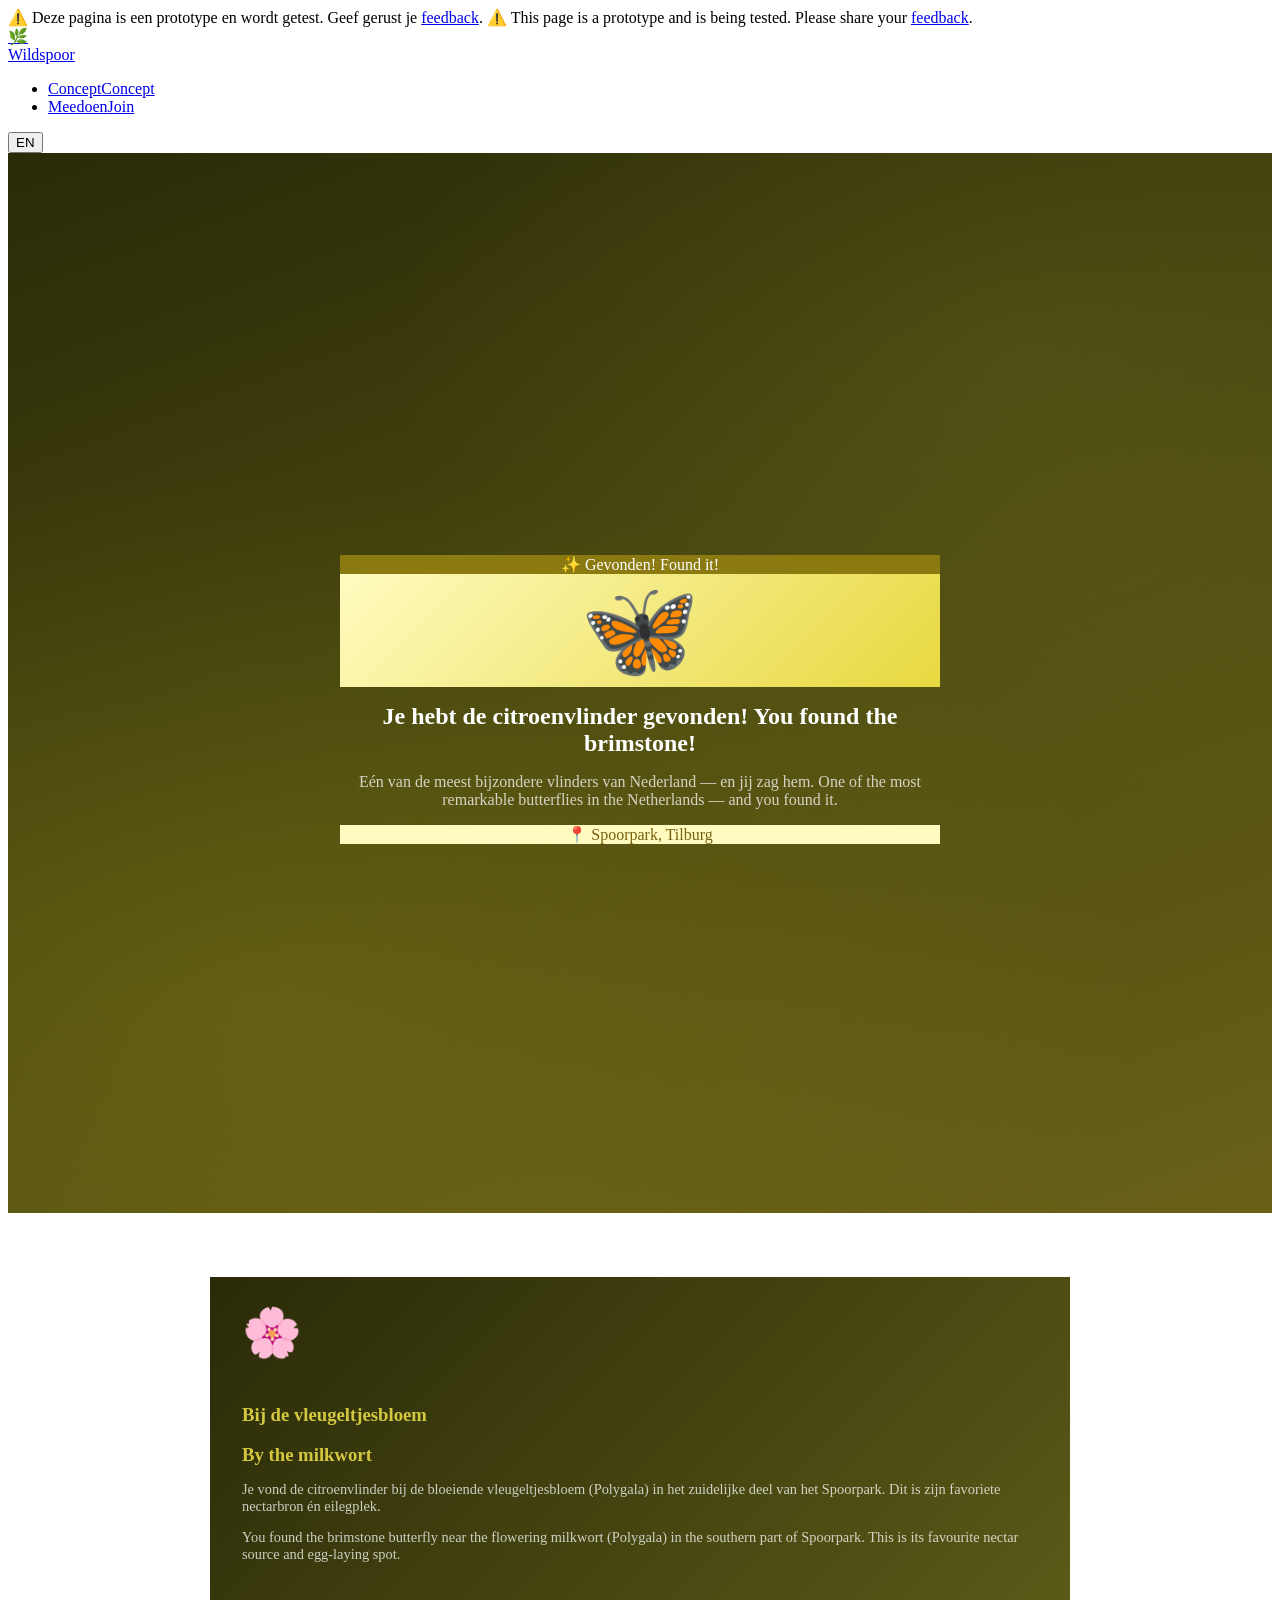
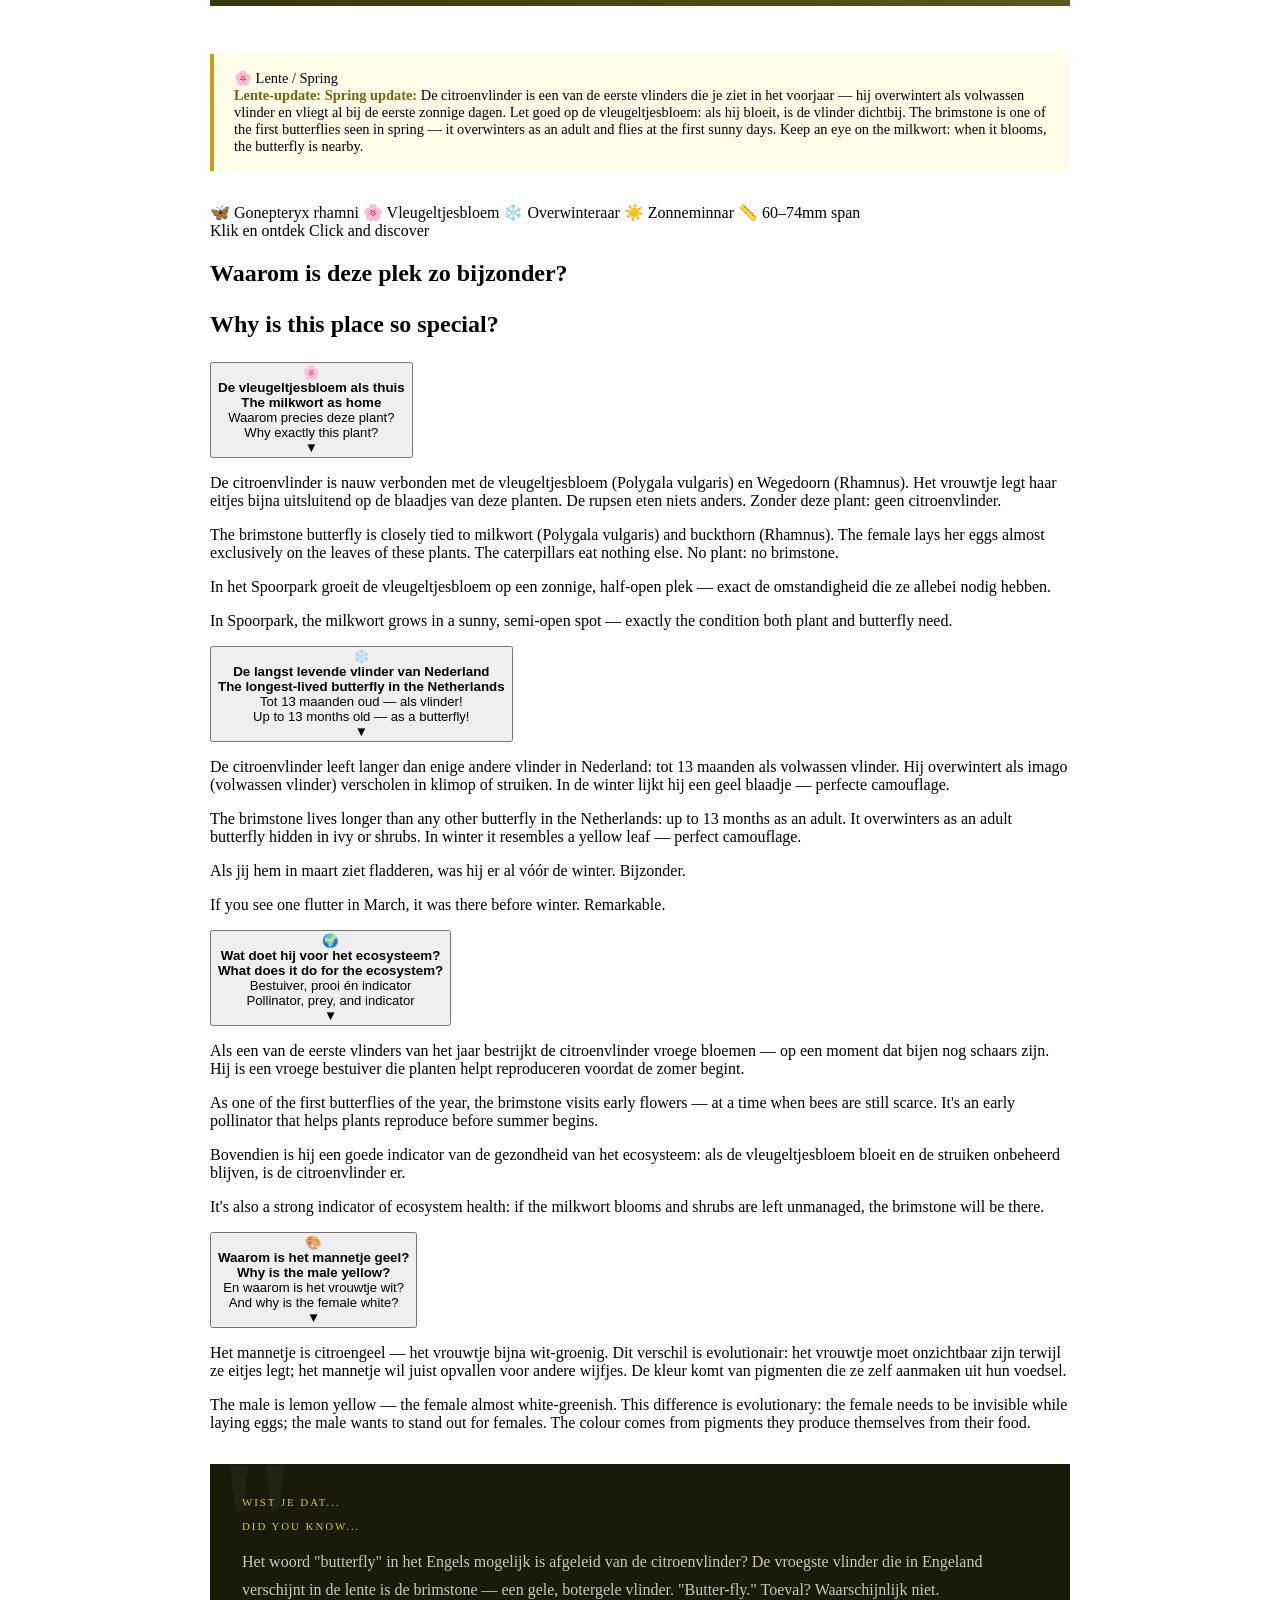
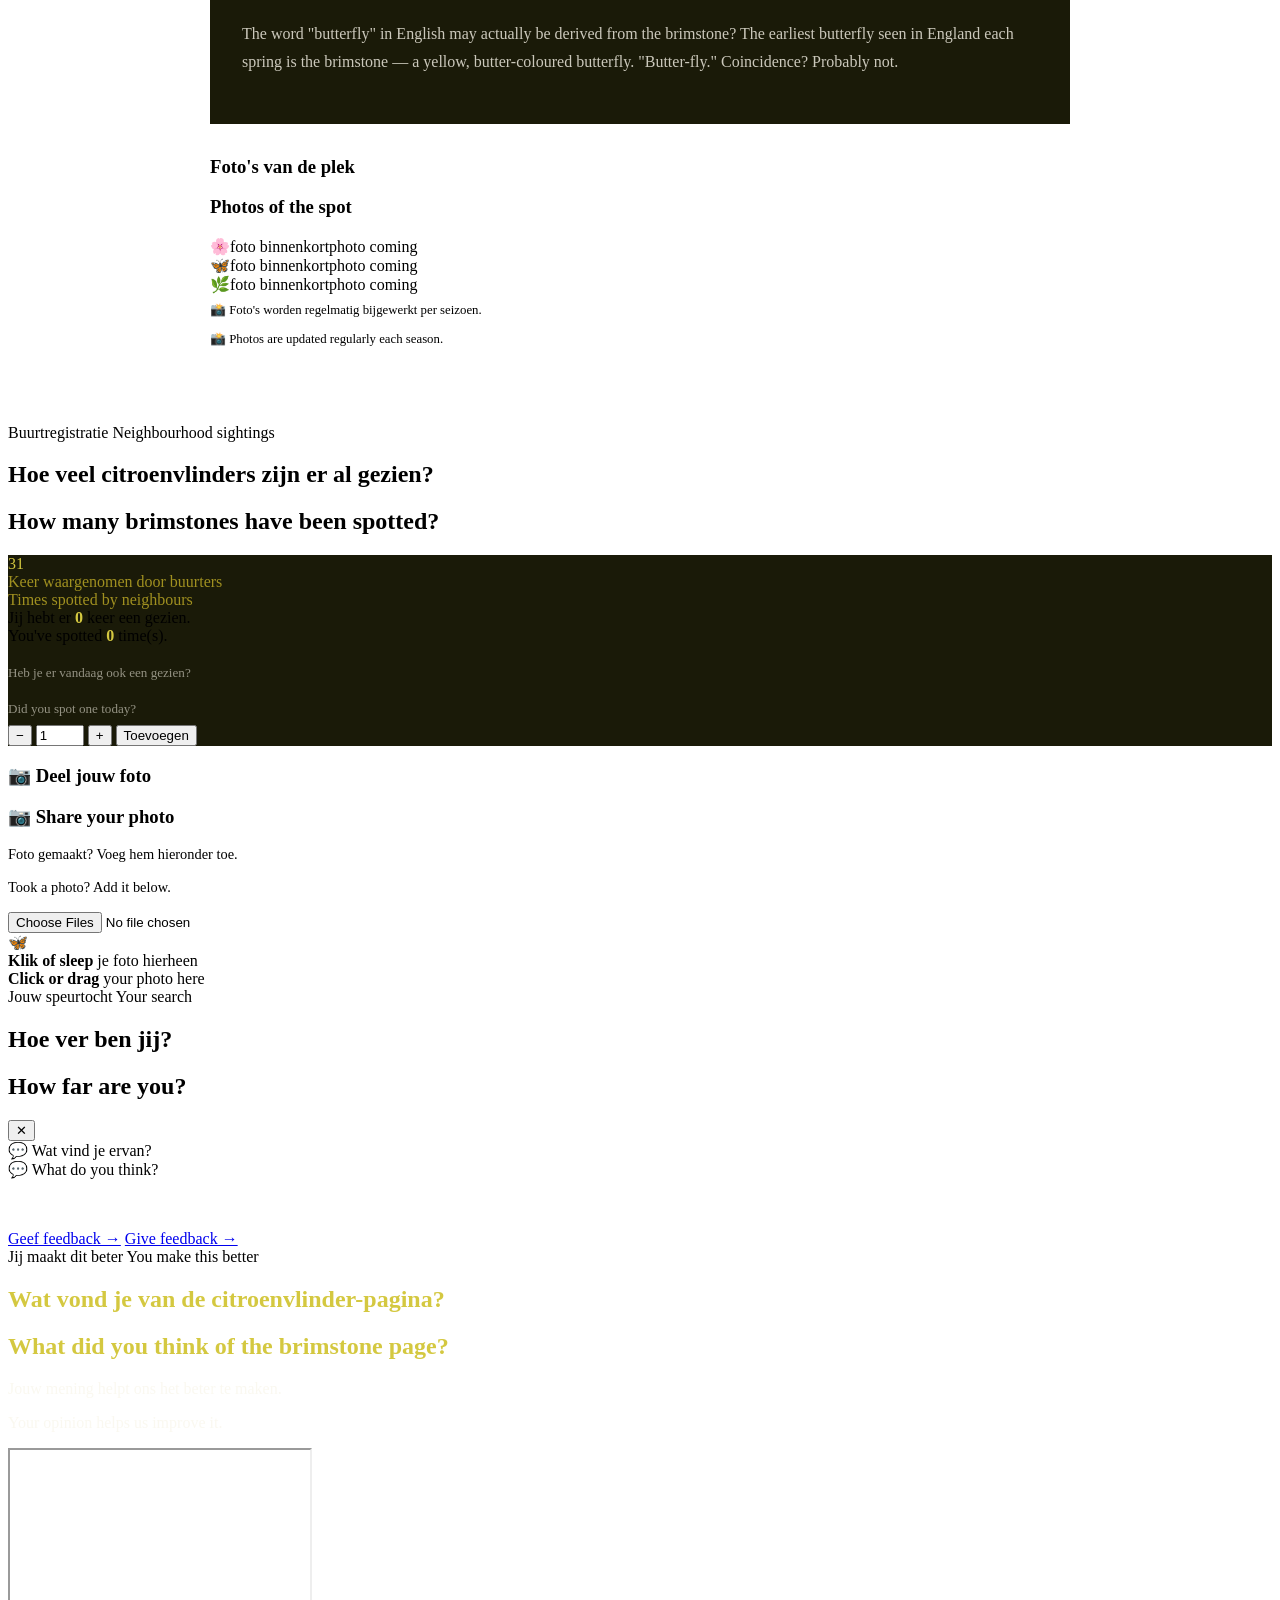
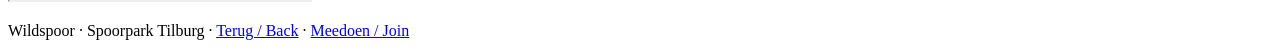
==== citroenvlinder.html @ 8f9f80c8 "Add files via upload" ====
<!DOCTYPE html>
<html lang="nl">
<head>
  <meta charset="UTF-8">
  <meta name="viewport" content="width=device-width, initial-scale=1.0">
  <title>Citroenvlinder gevonden! — Wildspoor</title>
  <link rel="stylesheet" href="css/style.css">
<script src="js/app.js"></script>
  <style>
    .insect-hero {
      min-height: 100vh;
      background: linear-gradient(160deg, #2a2a08 0%, #4a4a10 50%, #6a6018 100%);
      display: flex; flex-direction: column;
      align-items: center; justify-content: center;
      padding: 6rem 1.5rem 4rem;
      text-align: center;
      color: white;
      position: relative; overflow: hidden;
    }
    .insect-hero::before {
      content:'';
      position: absolute; inset: 0;
      background:
        radial-gradient(ellipse 70% 50% at 20% 80%, rgba(200,180,20,0.15), transparent),
        radial-gradient(ellipse 50% 50% at 80% 20%, rgba(240,224,80,0.08), transparent);
    }
    .insect-hero h1 { color: white; margin: 1rem 0 0.5rem; position: relative; }
    .insect-hero p { color: rgba(255,255,255,0.75); position: relative; }

    .insect-hero-image {
      background: linear-gradient(135deg, #fffbc0, #e8d840) !important;
    }

    .info-section {
      padding: 4rem 1.5rem;
      max-width: 860px;
      margin: 0 auto;
    }
    .location-callout {
      background: linear-gradient(135deg, #2a2a08, #5a5a18);
      border-radius: var(--radius-lg);
      padding: 1.75rem 2rem;
      color: white;
      display: flex; align-items: center; gap: 1.5rem;
      margin-bottom: 3rem; flex-wrap: wrap;
    }
    .location-callout h3 { color: #d4c840; margin-bottom: 0.3rem; }
    .location-callout p { color: rgba(255,255,255,0.75); font-size: 0.9rem; }
    .location-callout-icon { font-size: 3rem; flex-shrink: 0; }

    .seasonal-note {
      background: #fffde8;
      border-left: 4px solid #c8a010;
      border-radius: 0 var(--radius-md) var(--radius-md) 0;
      padding: 1rem 1.25rem;
      margin-bottom: 2rem;
      font-size: 0.9rem;
      color: var(--text-mid);
    }
    .seasonal-note strong { color: #7a6010; }

    .did-you-know {
      background: #1a1a08;
      color: var(--cream);
      border-radius: var(--radius-lg);
      padding: 2rem;
      margin: 2rem 0;
      position: relative; overflow: hidden;
    }
    .did-you-know::before {
      content: '"';
      position: absolute;
      font-family: var(--font-display);
      font-size: 12rem;
      color: rgba(255,255,255,0.04);
      top: -2rem; left: 0.5rem; line-height: 1;
    }
    .dyk-label {
      font-family: var(--font-mono);
      font-size: 0.68rem; letter-spacing: 0.18em;
      text-transform: uppercase; color: #d4c840;
      margin-bottom: 0.75rem;
    }
    .did-you-know p { color: rgba(248,244,232,0.8); line-height: 1.75; }

    .sightings-block { background: #1a1a08 !important; }
    .sightings-number { color: #d4c840 !important; }
    .sightings-label { color: #a09020 !important; }
  </style>
</head>
<body>

<div class="proto-banner">
  <span data-lang="nl">⚠️ Deze pagina is een prototype en wordt getest. Geef gerust je <a href="https://matsvandeijck.com/kever/#feedback-english" target="_blank">feedback</a>.</span>
  <span data-lang="en">⚠️ This page is a prototype and is being tested. Please share your <a href="https://matsvandeijck.com/kever/#feedback-english" target="_blank">feedback</a>.</span>
</div>

<header class="site-header">
  <a href="index.html" class="logo-wrap">
    <div class="logo-icon">🌿</div>
    <span class="logo-name">Wild<span>spoor</span></span>
  </a>
  <nav>
    <ul class="nav-links">
      <li><a href="index.html" data-lang="nl">Concept</a><a href="index.html" data-lang="en">Concept</a></li>
      <li><a href="meedoen.html" data-lang="nl">Meedoen</a><a href="meedoen.html" data-lang="en">Join</a></li>
    </ul>
  </nav>
  <button class="lang-toggle">EN</button>
</header>

<!-- ══ CELEBRATION HERO ═════════════════════════════════ -->
<section class="insect-hero">
  <div style="position:relative;z-index:1;width:100%;max-width:600px">

    <div class="found-badge" style="background:#8a7a10">
      <span>✨</span>
      <span data-lang="nl">Gevonden!</span>
      <span data-lang="en">Found it!</span>
    </div>

    <div class="insect-hero-image">
      <!-- Replace src with your 3D model render. Use a transparent PNG. -->
      <img src="images/citroenvlinder.png" alt="Citroenvlinder" onerror="this.outerHTML='<div style=&quot;font-size:6rem&quot;>🦋</div>'">
    </div>

    <h1 class="celebration-title">
      <span data-lang="nl">Je hebt de citroenvlinder gevonden!</span>
      <span data-lang="en">You found the brimstone!</span>
    </h1>
    <p class="celebration-sub">
      <span data-lang="nl">Eén van de meest bijzondere vlinders van Nederland — en jij zag hem.</span>
      <span data-lang="en">One of the most remarkable butterflies in the Netherlands — and you found it.</span>
    </p>

    <div class="location-chip" style="background:#fffbc0;color:#7a6010;border-color:#c8a010">
      📍 Spoorpark, Tilburg
    </div>

  </div>
</section>

<div class="vine-divider"></div>

<!-- ══ WHERE & WHY ══════════════════════════════════════ -->
<section class="info-section">

  <div class="location-callout">
    <div class="location-callout-icon">🌸</div>
    <div>
      <h3 data-lang="nl">Bij de vleugeltjesbloem</h3>
      <h3 data-lang="en">By the milkwort</h3>
      <p data-lang="nl">Je vond de citroenvlinder bij de bloeiende vleugeltjesbloem (Polygala) in het zuidelijke deel van het Spoorpark. Dit is zijn favoriete nectarbron én eilegplek.</p>
      <p data-lang="en">You found the brimstone butterfly near the flowering milkwort (Polygala) in the southern part of Spoorpark. This is its favourite nectar source and egg-laying spot.</p>
    </div>
  </div>

  <div class="seasonal-note">
    <span class="season-badge season-lente">🌸 Lente / Spring</span><br>
    <strong data-lang="nl">Lente-update:</strong>
    <strong data-lang="en">Spring update:</strong>
    <span data-lang="nl"> De citroenvlinder is een van de eerste vlinders die je ziet in het voorjaar — hij overwintert als volwassen vlinder en vliegt al bij de eerste zonnige dagen. Let goed op de vleugeltjesbloem: als hij bloeit, is de vlinder dichtbij.</span>
    <span data-lang="en"> The brimstone is one of the first butterflies seen in spring — it overwinters as an adult and flies at the first sunny days. Keep an eye on the milkwort: when it blooms, the butterfly is nearby.</span>
  </div>

  <div class="fact-chips">
    <span class="tag">🦋 Gonepteryx rhamni</span>
    <span class="tag">🌸 Vleugeltjesbloem</span>
    <span class="tag">❄️ Overwinteraar</span>
    <span class="tag">☀️ Zonneminnar</span>
    <span class="tag">📏 60–74mm span</span>
  </div>

  <span class="eyebrow" data-lang="nl">Klik en ontdek</span>
  <span class="eyebrow" data-lang="en">Click and discover</span>
  <h2 data-lang="nl" style="margin-bottom:1.5rem">Waarom is deze plek zo bijzonder?</h2>
  <h2 data-lang="en" style="margin-bottom:1.5rem">Why is this place so special?</h2>

  <div class="accordion-item open">
    <button class="accordion-trigger">
      <div class="accordion-icon">🌸</div>
      <div>
        <div data-lang="nl"><strong>De vleugeltjesbloem als thuis</strong></div>
        <div data-lang="en"><strong>The milkwort as home</strong></div>
        <div style="font-size:0.82rem;color:var(--text-soft)" data-lang="nl">Waarom precies deze plant?</div>
        <div style="font-size:0.82rem;color:var(--text-soft)" data-lang="en">Why exactly this plant?</div>
      </div>
      <span class="accordion-arrow">▼</span>
    </button>
    <div class="accordion-body">
      <p data-lang="nl">De citroenvlinder is nauw verbonden met de vleugeltjesbloem (Polygala vulgaris) en Wegedoorn (Rhamnus). Het vrouwtje legt haar eitjes bijna uitsluitend op de blaadjes van deze planten. De rupsen eten niets anders. Zonder deze plant: geen citroenvlinder.</p>
      <p data-lang="en">The brimstone butterfly is closely tied to milkwort (Polygala vulgaris) and buckthorn (Rhamnus). The female lays her eggs almost exclusively on the leaves of these plants. The caterpillars eat nothing else. No plant: no brimstone.</p>
      <p data-lang="nl">In het Spoorpark groeit de vleugeltjesbloem op een zonnige, half-open plek — exact de omstandigheid die ze allebei nodig hebben.</p>
      <p data-lang="en">In Spoorpark, the milkwort grows in a sunny, semi-open spot — exactly the condition both plant and butterfly need.</p>
    </div>
  </div>

  <div class="accordion-item">
    <button class="accordion-trigger">
      <div class="accordion-icon">❄️</div>
      <div>
        <div data-lang="nl"><strong>De langst levende vlinder van Nederland</strong></div>
        <div data-lang="en"><strong>The longest-lived butterfly in the Netherlands</strong></div>
        <div style="font-size:0.82rem;color:var(--text-soft)" data-lang="nl">Tot 13 maanden oud — als vlinder!</div>
        <div style="font-size:0.82rem;color:var(--text-soft)" data-lang="en">Up to 13 months old — as a butterfly!</div>
      </div>
      <span class="accordion-arrow">▼</span>
    </button>
    <div class="accordion-body">
      <p data-lang="nl">De citroenvlinder leeft langer dan enige andere vlinder in Nederland: tot 13 maanden als volwassen vlinder. Hij overwintert als imago (volwassen vlinder) verscholen in klimop of struiken. In de winter lijkt hij een geel blaadje — perfecte camouflage.</p>
      <p data-lang="en">The brimstone lives longer than any other butterfly in the Netherlands: up to 13 months as an adult. It overwinters as an adult butterfly hidden in ivy or shrubs. In winter it resembles a yellow leaf — perfect camouflage.</p>
      <p data-lang="nl">Als jij hem in maart ziet fladderen, was hij er al vóór de winter. Bijzonder.</p>
      <p data-lang="en">If you see one flutter in March, it was there before winter. Remarkable.</p>
    </div>
  </div>

  <div class="accordion-item">
    <button class="accordion-trigger">
      <div class="accordion-icon">🌍</div>
      <div>
        <div data-lang="nl"><strong>Wat doet hij voor het ecosysteem?</strong></div>
        <div data-lang="en"><strong>What does it do for the ecosystem?</strong></div>
        <div style="font-size:0.82rem;color:var(--text-soft)" data-lang="nl">Bestuiver, prooi én indicator</div>
        <div style="font-size:0.82rem;color:var(--text-soft)" data-lang="en">Pollinator, prey, and indicator</div>
      </div>
      <span class="accordion-arrow">▼</span>
    </button>
    <div class="accordion-body">
      <p data-lang="nl">Als een van de eerste vlinders van het jaar bestrijkt de citroenvlinder vroege bloemen — op een moment dat bijen nog schaars zijn. Hij is een vroege bestuiver die planten helpt reproduceren voordat de zomer begint.</p>
      <p data-lang="en">As one of the first butterflies of the year, the brimstone visits early flowers — at a time when bees are still scarce. It's an early pollinator that helps plants reproduce before summer begins.</p>
      <p data-lang="nl">Bovendien is hij een goede indicator van de gezondheid van het ecosysteem: als de vleugeltjesbloem bloeit en de struiken onbeheerd blijven, is de citroenvlinder er.</p>
      <p data-lang="en">It's also a strong indicator of ecosystem health: if the milkwort blooms and shrubs are left unmanaged, the brimstone will be there.</p>
    </div>
  </div>

  <div class="accordion-item">
    <button class="accordion-trigger">
      <div class="accordion-icon">🎨</div>
      <div>
        <div data-lang="nl"><strong>Waarom is het mannetje geel?</strong></div>
        <div data-lang="en"><strong>Why is the male yellow?</strong></div>
        <div style="font-size:0.82rem;color:var(--text-soft)" data-lang="nl">En waarom is het vrouwtje wit?</div>
        <div style="font-size:0.82rem;color:var(--text-soft)" data-lang="en">And why is the female white?</div>
      </div>
      <span class="accordion-arrow">▼</span>
    </button>
    <div class="accordion-body">
      <p data-lang="nl">Het mannetje is citroengeel — het vrouwtje bijna wit-groenig. Dit verschil is evolutionair: het vrouwtje moet onzichtbaar zijn terwijl ze eitjes legt; het mannetje wil juist opvallen voor andere wijfjes. De kleur komt van pigmenten die ze zelf aanmaken uit hun voedsel.</p>
      <p data-lang="en">The male is lemon yellow — the female almost white-greenish. This difference is evolutionary: the female needs to be invisible while laying eggs; the male wants to stand out for females. The colour comes from pigments they produce themselves from their food.</p>
    </div>
  </div>

  <div class="did-you-know mt-4">
    <div class="dyk-label" data-lang="nl">Wist je dat...</div>
    <div class="dyk-label" data-lang="en">Did you know...</div>
    <p data-lang="nl">Het woord "butterfly" in het Engels mogelijk is afgeleid van de citroenvlinder? De vroegste vlinder die in Engeland verschijnt in de lente is de brimstone — een gele, botergele vlinder. "Butter-fly." Toeval? Waarschijnlijk niet.</p>
    <p data-lang="en">The word "butterfly" in English may actually be derived from the brimstone? The earliest butterfly seen in England each spring is the brimstone — a yellow, butter-coloured butterfly. "Butter-fly." Coincidence? Probably not.</p>
  </div>

  <h3 class="mt-4 mb-2" data-lang="nl">Foto's van de plek</h3>
  <h3 class="mt-4 mb-2" data-lang="en">Photos of the spot</h3>
  <div class="photo-grid">
    <div class="photo-slot"><div class="photo-placeholder"><span>🌸</span><span data-lang="nl">foto binnenkort</span><span data-lang="en">photo coming</span></div></div>
    <div class="photo-slot"><div class="photo-placeholder"><span>🦋</span><span data-lang="nl">foto binnenkort</span><span data-lang="en">photo coming</span></div></div>
    <div class="photo-slot"><div class="photo-placeholder"><span>🌿</span><span data-lang="nl">foto binnenkort</span><span data-lang="en">photo coming</span></div></div>
  </div>
  <p style="font-size:0.8rem;color:var(--text-soft);margin-top:0.5rem;font-family:var(--font-mono)" data-lang="nl">📸 Foto's worden regelmatig bijgewerkt per seizoen.</p>
  <p style="font-size:0.8rem;color:var(--text-soft);margin-top:0.5rem;font-family:var(--font-mono)" data-lang="en">📸 Photos are updated regularly each season.</p>

</section>

<div class="vine-divider"></div>

<!-- ══ SIGHTINGS ═════════════════════════════════════════ -->
<section class="section">
  <span class="eyebrow" data-lang="nl">Buurtregistratie</span>
  <span class="eyebrow" data-lang="en">Neighbourhood sightings</span>
  <h2 data-lang="nl">Hoe veel citroenvlinders zijn er al gezien?</h2>
  <h2 data-lang="en">How many brimstones have been spotted?</h2>
  <div class="divider"></div>
  <div class="sightings-block mt-4">
    <div class="sightings-number" id="total-sightings">31</div>
    <div class="sightings-label" data-lang="nl">Keer waargenomen door buurters</div>
    <div class="sightings-label" data-lang="en">Times spotted by neighbours</div>
    <div class="sightings-subtext" data-lang="nl">Jij hebt er <strong id="my-sighting-count" style="color:#d4c840">0</strong> keer een gezien.</div>
    <div class="sightings-subtext" data-lang="en">You've spotted <strong id="my-sighting-count-en" style="color:#d4c840">0</strong> time(s).</div>
    <div style="position:relative;z-index:1">
      <p style="color:rgba(248,244,232,0.55);font-size:0.82rem;margin:1.25rem 0 0.5rem" data-lang="nl">Heb je er vandaag ook een gezien?</p>
      <p style="color:rgba(248,244,232,0.55);font-size:0.82rem;margin:1.25rem 0 0.5rem" data-lang="en">Did you spot one today?</p>
      <div class="counter-input-wrap">
        <button class="counter-btn" id="counter-minus">−</button>
        <input class="counter-input" id="counter-input" type="number" value="1" min="0" max="99">
        <button class="counter-btn" id="counter-plus">+</button>
        <button class="counter-submit" id="counter-submit" data-lang="nl">Toevoegen</button>
        <button class="counter-submit" id="counter-submit-en" data-lang="en" style="display:none">Add</button>
      </div>
    </div>
  </div>

  <h3 class="mt-4 mb-2" data-lang="nl">📷 Deel jouw foto</h3>
  <h3 class="mt-4 mb-2" data-lang="en">📷 Share your photo</h3>
  <p style="color:var(--text-mid);margin-bottom:1rem;font-size:0.9rem" data-lang="nl">Foto gemaakt? Voeg hem hieronder toe.</p>
  <p style="color:var(--text-mid);margin-bottom:1rem;font-size:0.9rem" data-lang="en">Took a photo? Add it below.</p>
  <div class="upload-area" id="upload-area">
    <input type="file" id="photo-input" accept="image/*" multiple>
    <div class="upload-icon">🦋</div>
    <div class="upload-text" data-lang="nl"><strong>Klik of sleep</strong> je foto hierheen</div>
    <div class="upload-text" data-lang="en"><strong>Click or drag</strong> your photo here</div>
  </div>
  <div class="uploaded-preview" id="upload-preview"></div>
</section>

<div class="vine-divider"></div>

<!-- ══ TRACKER ═══════════════════════════════════════════ -->
<section class="tracker-section">
  <span class="eyebrow" data-lang="nl">Jouw speurtocht</span>
  <span class="eyebrow" data-lang="en">Your search</span>
  <h2 class="tracker-title" data-lang="nl">Hoe ver ben jij?</h2>
  <h2 class="tracker-title" data-lang="en">How far are you?</h2>
  <p class="tracker-subtitle" id="tracker-progress-text"></p>
  <div class="found-progress-wrap">
    <div class="found-progress-bar" id="found-progress-bar" style="width:0%"></div>
  </div>
  <div class="insect-cards-row mt-4" id="insect-tracker"></div>
</section>

<!-- ══ FEEDBACK ══════════════════════════════════════════ -->
<div class="feedback-float" id="feedback-float">
  <button class="feedback-float-close" id="feedback-float-close">✕</button>
  <div class="feedback-float-title" data-lang="nl">💬 Wat vind je ervan?</div>
  <div class="feedback-float-title" data-lang="en">💬 What do you think?</div>
  <p style="font-size:0.82rem;color:rgba(255,255,255,0.75);margin:0.4rem 0" data-lang="nl">Dit is een prototype. Je feedback helpt!</p>
  <p style="font-size:0.82rem;color:rgba(255,255,255,0.75);margin:0.4rem 0" data-lang="en">This is a prototype. Your feedback helps!</p>
  <a href="#feedback" onclick="document.getElementById('feedback-float').classList.remove('visible')" data-lang="nl">Geef feedback →</a>
  <a href="#feedback" onclick="document.getElementById('feedback-float').classList.remove('visible')" data-lang="en">Give feedback →</a>
</div>

<section class="feedback-section" id="feedback">
  <div class="feedback-inner">
    <span class="eyebrow" style="color:var(--leaf)" data-lang="nl">Jij maakt dit beter</span>
    <span class="eyebrow" style="color:var(--leaf)" data-lang="en">You make this better</span>
    <h2 style="color:#d4c840" data-lang="nl">Wat vond je van de citroenvlinder-pagina?</h2>
    <h2 style="color:#d4c840" data-lang="en">What did you think of the brimstone page?</h2>
    <p style="color:rgba(248,244,232,0.65);margin-top:0.5rem" data-lang="nl">Jouw mening helpt ons het beter te maken.</p>
    <p style="color:rgba(248,244,232,0.65);margin-top:0.5rem" data-lang="en">Your opinion helps us improve it.</p>
    <div class="feedback-iframe-wrap">
      <iframe src="https://matsvandeijck.com/kever/#feedback-english" title="Feedback formulier"></iframe>
    </div>
  </div>
</section>

<footer class="site-footer">
  <p>Wildspoor · Spoorpark Tilburg · <a href="index.html">Terug / Back</a> · <a href="meedoen.html">Meedoen / Join</a></p>
</footer>

<script src="js/app.js"></script>
<script>
  document.addEventListener('DOMContentLoaded', () => {
    initInsectPage('citroenvlinder');
    initCounter('citroenvlinder');
  });
</script>
</body>
</html>
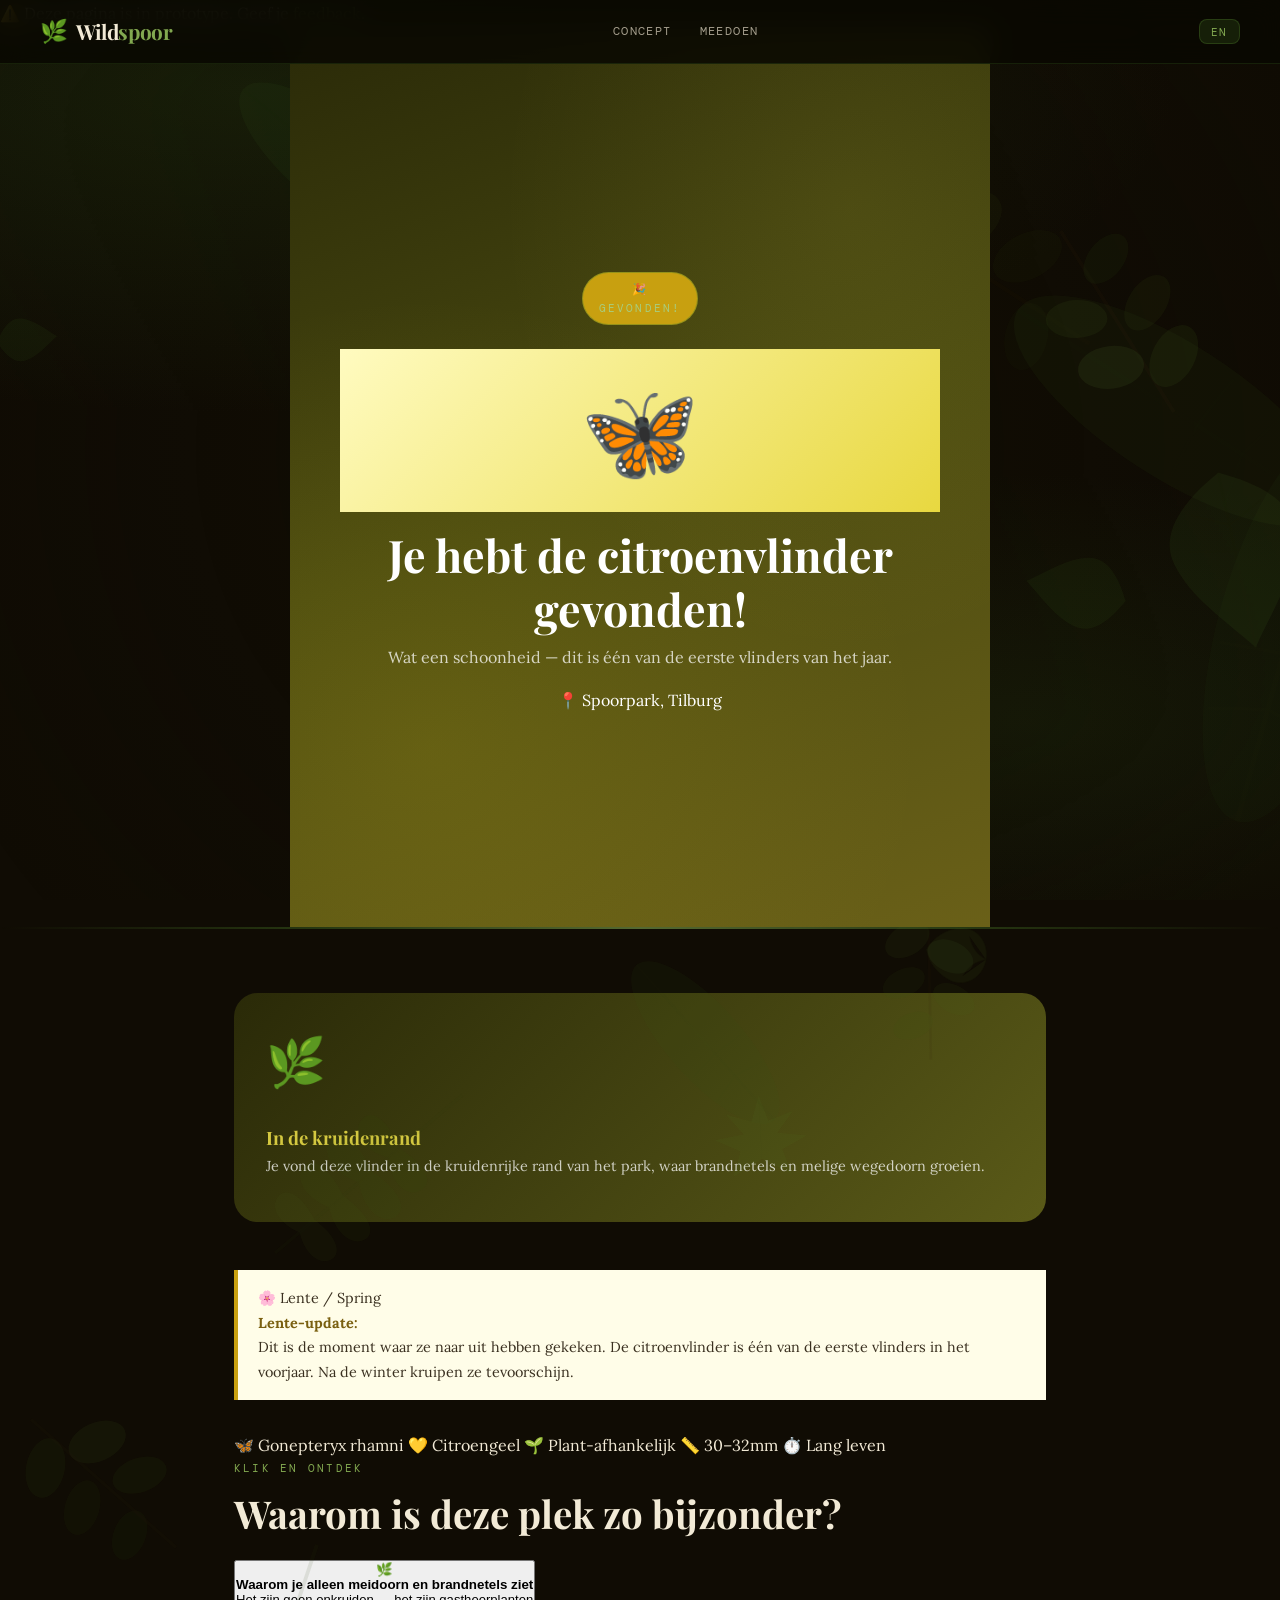
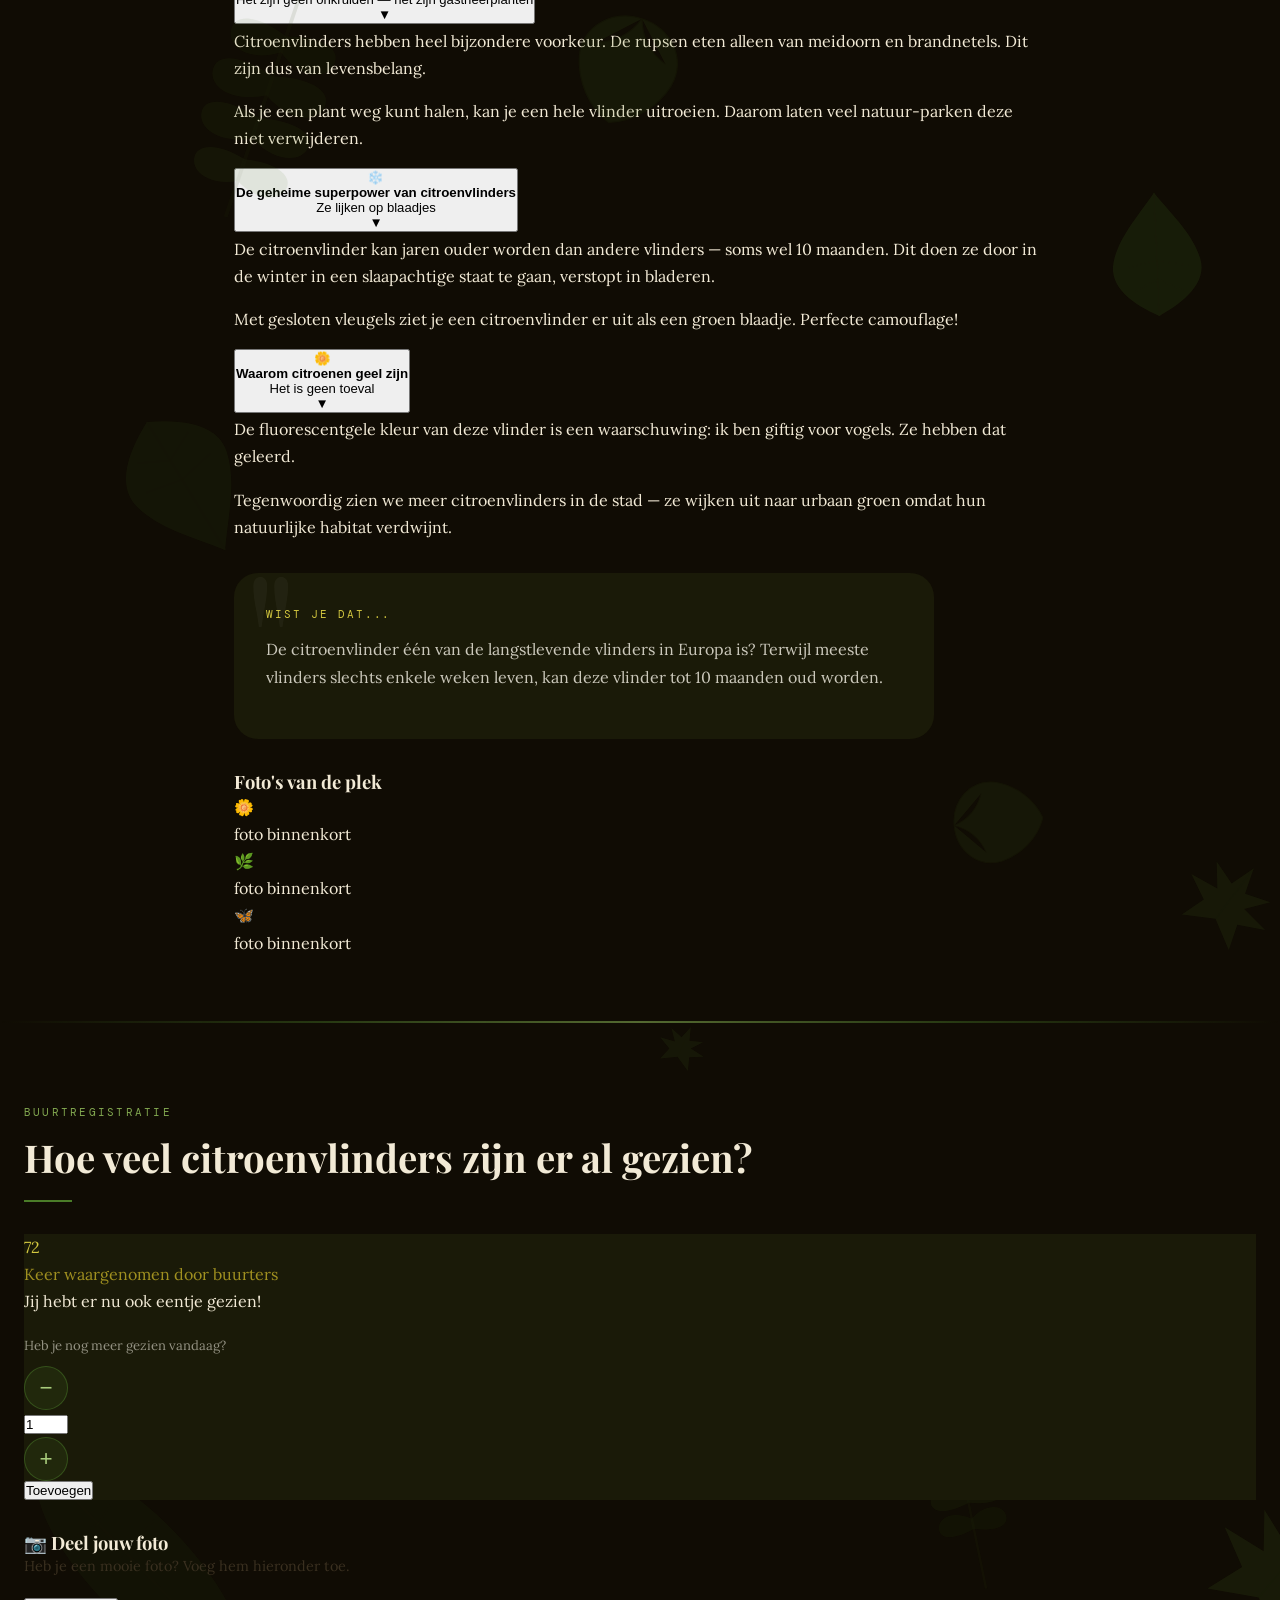
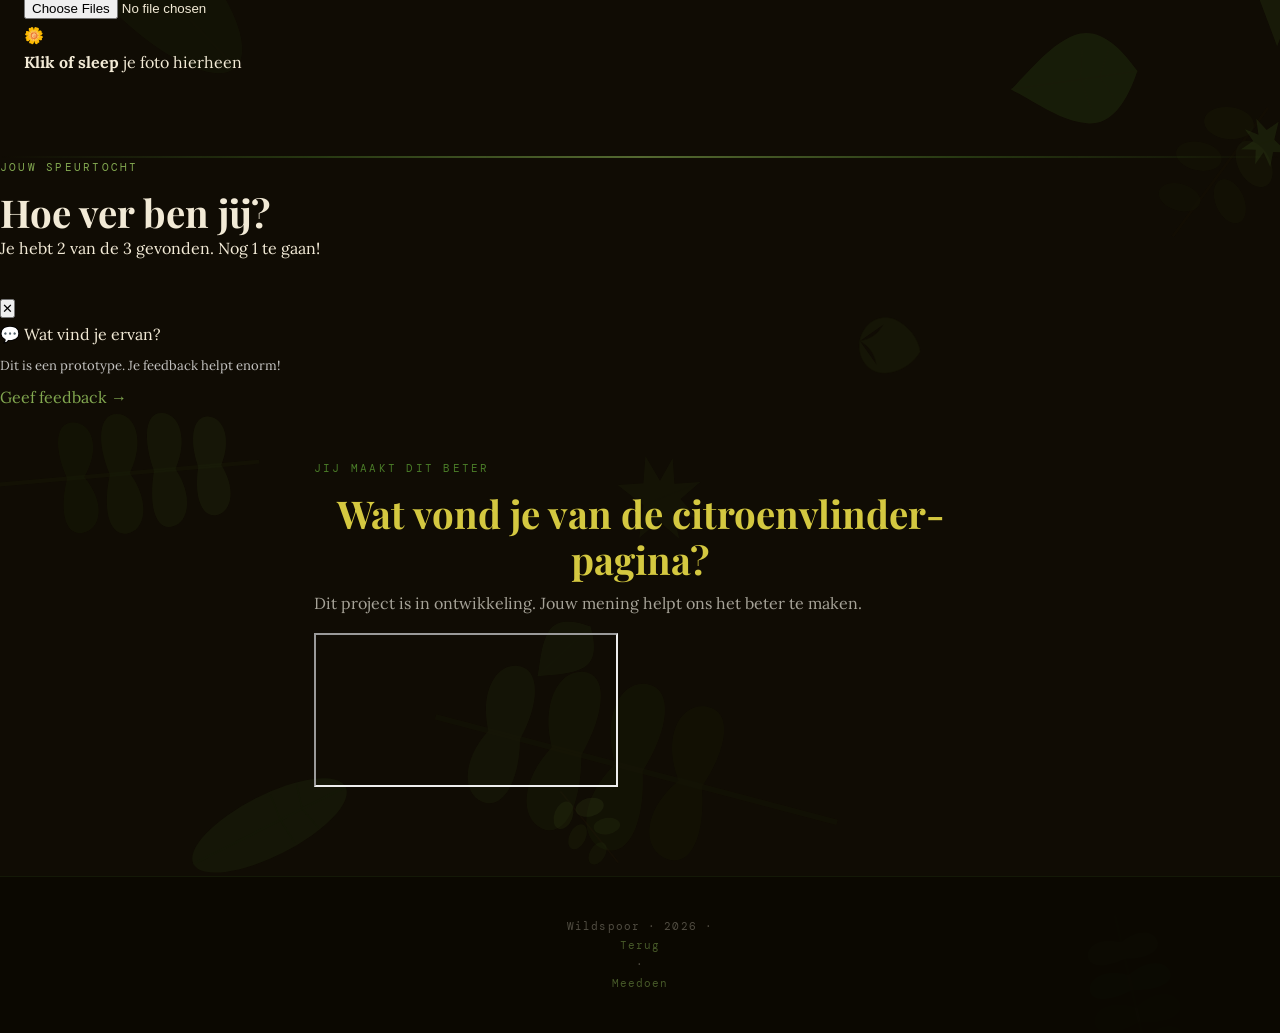
==== commit ba98807b: "Update citroenvlinder page: fix feedback form URL, improve layout" ====
--- a/citroenvlinder.html
+++ b/citroenvlinder.html
@@ -5,7 +5,7 @@
   <meta name="viewport" content="width=device-width, initial-scale=1.0">
   <title>Citroenvlinder gevonden! — Wildspoor</title>
   <link rel="stylesheet" href="css/style.css">
-<script src="js/app.js"></script>
+  <script src="js/app.js"></script>
   <style>
     .insect-hero {
       min-height: 100vh;
@@ -90,11 +90,17 @@
 </head>
 <body>
 
+<!-- Forest layers -->
+<div id="forest-scatter"></div>
+<div id="forest-canopy"></div>
+
+<!-- ══ FEEDBACK BANNER (under header) ═════════════════ -->
 <div class="proto-banner">
-  <span data-lang="nl">⚠️ Deze pagina is een prototype en wordt getest. Geef gerust je <a href="https://matsvandeijck.com/kever/#feedback-english" target="_blank">feedback</a>.</span>
-  <span data-lang="en">⚠️ This page is a prototype and is being tested. Please share your <a href="https://matsvandeijck.com/kever/#feedback-english" target="_blank">feedback</a>.</span>
+  <span data-lang="nl">⚠️ Deze pagina is in prototype. Geef je <a href="#feedback" style="color:var(--lichen)">feedback</a>.</span>
+  <span data-lang="en">⚠️ This page is a prototype. Share your <a href="#feedback" style="color:var(--lichen)">feedback</a>.</span>
 </div>
 
+<!-- ══ HEADER ══════════════════════════════════════════ -->
 <header class="site-header">
   <a href="index.html" class="logo-wrap">
     <div class="logo-icon">🌿</div>
@@ -112,28 +118,27 @@
 <!-- ══ CELEBRATION HERO ═════════════════════════════════ -->
 <section class="insect-hero">
   <div style="position:relative;z-index:1;width:100%;max-width:600px">
-
-    <div class="found-badge" style="background:#8a7a10">
-      <span>✨</span>
+    
+    <div class="found-badge" style="background:#c8a010">
+      <span>🎉</span>
       <span data-lang="nl">Gevonden!</span>
       <span data-lang="en">Found it!</span>
     </div>
 
     <div class="insect-hero-image">
-      <!-- Replace src with your 3D model render. Use a transparent PNG. -->
       <img src="images/citroenvlinder.png" alt="Citroenvlinder" onerror="this.outerHTML='<div style=&quot;font-size:6rem&quot;>🦋</div>'">
     </div>
 
     <h1 class="celebration-title">
       <span data-lang="nl">Je hebt de citroenvlinder gevonden!</span>
-      <span data-lang="en">You found the brimstone!</span>
+      <span data-lang="en">You found the brimstone butterfly!</span>
     </h1>
     <p class="celebration-sub">
-      <span data-lang="nl">Eén van de meest bijzondere vlinders van Nederland — en jij zag hem.</span>
-      <span data-lang="en">One of the most remarkable butterflies in the Netherlands — and you found it.</span>
+      <span data-lang="nl">Wat een schoonheid — dit is één van de eerste vlinders van het jaar.</span>
+      <span data-lang="en">What a beauty — this is one of the first butterflies of the year.</span>
     </p>
 
-    <div class="location-chip" style="background:#fffbc0;color:#7a6010;border-color:#c8a010">
+    <div class="location-chip">
       📍 Spoorpark, Tilburg
     </div>
 
@@ -146,12 +151,12 @@
 <section class="info-section">
 
   <div class="location-callout">
-    <div class="location-callout-icon">🌸</div>
+    <div class="location-callout-icon">🌿</div>
     <div>
-      <h3 data-lang="nl">Bij de vleugeltjesbloem</h3>
-      <h3 data-lang="en">By the milkwort</h3>
-      <p data-lang="nl">Je vond de citroenvlinder bij de bloeiende vleugeltjesbloem (Polygala) in het zuidelijke deel van het Spoorpark. Dit is zijn favoriete nectarbron én eilegplek.</p>
-      <p data-lang="en">You found the brimstone butterfly near the flowering milkwort (Polygala) in the southern part of Spoorpark. This is its favourite nectar source and egg-laying spot.</p>
+      <h3 data-lang="nl">In de kruidenrand</h3>
+      <h3 data-lang="en">In the herb strip</h3>
+      <p data-lang="nl">Je vond deze vlinder in de kruidenrijke rand van het park, waar brandnetels en melige wegedoorn groeien.</p>
+      <p data-lang="en">You found this butterfly in the herb-rich border of the park, where nettles and buckthorn grow.</p>
     </div>
   </div>
 
@@ -159,16 +164,16 @@
     <span class="season-badge season-lente">🌸 Lente / Spring</span><br>
     <strong data-lang="nl">Lente-update:</strong>
     <strong data-lang="en">Spring update:</strong>
-    <span data-lang="nl"> De citroenvlinder is een van de eerste vlinders die je ziet in het voorjaar — hij overwintert als volwassen vlinder en vliegt al bij de eerste zonnige dagen. Let goed op de vleugeltjesbloem: als hij bloeit, is de vlinder dichtbij.</span>
-    <span data-lang="en"> The brimstone is one of the first butterflies seen in spring — it overwinters as an adult and flies at the first sunny days. Keep an eye on the milkwort: when it blooms, the butterfly is nearby.</span>
+    <span data-lang="nl"> Dit is de moment waar ze naar uit hebben gekeken. De citroenvlinder is één van de eerste vlinders in het voorjaar. Na de winter kruipen ze tevoorschijn.</span>
+    <span data-lang="en"> This is what they've been waiting for. The brimstone is one of the first butterflies in spring. After winter, they emerge.</span>
   </div>
 
   <div class="fact-chips">
     <span class="tag">🦋 Gonepteryx rhamni</span>
-    <span class="tag">🌸 Vleugeltjesbloem</span>
-    <span class="tag">❄️ Overwinteraar</span>
-    <span class="tag">☀️ Zonneminnar</span>
-    <span class="tag">📏 60–74mm span</span>
+    <span class="tag">💛 Citroengeel</span>
+    <span class="tag">🌱 Plant-afhankelijk</span>
+    <span class="tag">📏 30–32mm</span>
+    <span class="tag">⏱️ Lang leven</span>
   </div>
 
   <span class="eyebrow" data-lang="nl">Klik en ontdek</span>
@@ -178,20 +183,20 @@
 
   <div class="accordion-item open">
     <button class="accordion-trigger">
-      <div class="accordion-icon">🌸</div>
+      <div class="accordion-icon">🌿</div>
       <div>
-        <div data-lang="nl"><strong>De vleugeltjesbloem als thuis</strong></div>
-        <div data-lang="en"><strong>The milkwort as home</strong></div>
-        <div style="font-size:0.82rem;color:var(--text-soft)" data-lang="nl">Waarom precies deze plant?</div>
-        <div style="font-size:0.82rem;color:var(--text-soft)" data-lang="en">Why exactly this plant?</div>
+        <div data-lang="nl"><strong>Waarom je alleen meidoorn en brandnetels ziet</strong></div>
+        <div data-lang="en"><strong>Why you only see buckthorn and nettles</strong></div>
+        <div style="font-size:0.82rem;color:var(--text-soft)" data-lang="nl">Het zijn geen onkruiden — het zijn gastheerplanten</div>
+        <div style="font-size:0.82rem;color:var(--text-soft)" data-lang="en">They're not weeds — they're host plants</div>
       </div>
       <span class="accordion-arrow">▼</span>
     </button>
     <div class="accordion-body">
-      <p data-lang="nl">De citroenvlinder is nauw verbonden met de vleugeltjesbloem (Polygala vulgaris) en Wegedoorn (Rhamnus). Het vrouwtje legt haar eitjes bijna uitsluitend op de blaadjes van deze planten. De rupsen eten niets anders. Zonder deze plant: geen citroenvlinder.</p>
-      <p data-lang="en">The brimstone butterfly is closely tied to milkwort (Polygala vulgaris) and buckthorn (Rhamnus). The female lays her eggs almost exclusively on the leaves of these plants. The caterpillars eat nothing else. No plant: no brimstone.</p>
-      <p data-lang="nl">In het Spoorpark groeit de vleugeltjesbloem op een zonnige, half-open plek — exact de omstandigheid die ze allebei nodig hebben.</p>
-      <p data-lang="en">In Spoorpark, the milkwort grows in a sunny, semi-open spot — exactly the condition both plant and butterfly need.</p>
+      <p data-lang="nl">Citroenvlinders hebben heel bijzondere voorkeur. De rupsen eten alleen van meidoorn en brandnetels. Dit zijn dus van levensbelang.</p>
+      <p data-lang="en">Brimstone butterflies have very specific preferences. The caterpillars only eat buckthorn and nettles. These are therefore essential.</p>
+      <p data-lang="nl">Als je een plant weg kunt halen, kan je een hele vlinder uitroeien. Daarom laten veel natuur-parken deze niet verwijderen.</p>
+      <p data-lang="en">If you remove the plant, you can eliminate the entire butterfly. That's why many natural parks don't remove them.</p>
     </div>
   </div>
 
@@ -199,94 +204,83 @@
     <button class="accordion-trigger">
       <div class="accordion-icon">❄️</div>
       <div>
-        <div data-lang="nl"><strong>De langst levende vlinder van Nederland</strong></div>
-        <div data-lang="en"><strong>The longest-lived butterfly in the Netherlands</strong></div>
-        <div style="font-size:0.82rem;color:var(--text-soft)" data-lang="nl">Tot 13 maanden oud — als vlinder!</div>
-        <div style="font-size:0.82rem;color:var(--text-soft)" data-lang="en">Up to 13 months old — as a butterfly!</div>
+        <div data-lang="nl"><strong>De geheime superpower van citroenvlinders</strong></div>
+        <div data-lang="en"><strong>The secret superpower of brimstones</strong></div>
+        <div style="font-size:0.82rem;color:var(--text-soft)" data-lang="nl">Ze lijken op blaadjes</div>
+        <div style="font-size:0.82rem;color:var(--text-soft)" data-lang="en">They look like leaves</div>
       </div>
       <span class="accordion-arrow">▼</span>
     </button>
     <div class="accordion-body">
-      <p data-lang="nl">De citroenvlinder leeft langer dan enige andere vlinder in Nederland: tot 13 maanden als volwassen vlinder. Hij overwintert als imago (volwassen vlinder) verscholen in klimop of struiken. In de winter lijkt hij een geel blaadje — perfecte camouflage.</p>
-      <p data-lang="en">The brimstone lives longer than any other butterfly in the Netherlands: up to 13 months as an adult. It overwinters as an adult butterfly hidden in ivy or shrubs. In winter it resembles a yellow leaf — perfect camouflage.</p>
-      <p data-lang="nl">Als jij hem in maart ziet fladderen, was hij er al vóór de winter. Bijzonder.</p>
-      <p data-lang="en">If you see one flutter in March, it was there before winter. Remarkable.</p>
+      <p data-lang="nl">De citroenvlinder kan jaren ouder worden dan andere vlinders — soms wel 10 maanden. Dit doen ze door in de winter in een slaapachtige staat te gaan, verstopt in bladeren.</p>
+      <p data-lang="en">The brimstone butterfly can live many months longer than other butterflies — sometimes up to 10 months. They do this by entering a hibernation-like state in winter, hidden among leaves.</p>
+      <p data-lang="nl">Met gesloten vleugels ziet je een citroenvlinder er uit als een groen blaadje. Perfecte camouflage!</p>
+      <p data-lang="en">With closed wings, a brimstone looks like a green leaf. Perfect camouflage!</p>
     </div>
   </div>
 
   <div class="accordion-item">
     <button class="accordion-trigger">
-      <div class="accordion-icon">🌍</div>
+      <div class="accordion-icon">🌼</div>
       <div>
-        <div data-lang="nl"><strong>Wat doet hij voor het ecosysteem?</strong></div>
-        <div data-lang="en"><strong>What does it do for the ecosystem?</strong></div>
-        <div style="font-size:0.82rem;color:var(--text-soft)" data-lang="nl">Bestuiver, prooi én indicator</div>
-        <div style="font-size:0.82rem;color:var(--text-soft)" data-lang="en">Pollinator, prey, and indicator</div>
+        <div data-lang="nl"><strong>Waarom citroenen geel zijn</strong></div>
+        <div data-lang="en"><strong>Why they're called brimstone</strong></div>
+        <div style="font-size:0.82rem;color:var(--text-soft)" data-lang="nl">Het is geen toeval</div>
+        <div style="font-size:0.82rem;color:var(--text-soft)" data-lang="en">It's not a coincidence</div>
       </div>
       <span class="accordion-arrow">▼</span>
     </button>
     <div class="accordion-body">
-      <p data-lang="nl">Als een van de eerste vlinders van het jaar bestrijkt de citroenvlinder vroege bloemen — op een moment dat bijen nog schaars zijn. Hij is een vroege bestuiver die planten helpt reproduceren voordat de zomer begint.</p>
-      <p data-lang="en">As one of the first butterflies of the year, the brimstone visits early flowers — at a time when bees are still scarce. It's an early pollinator that helps plants reproduce before summer begins.</p>
-      <p data-lang="nl">Bovendien is hij een goede indicator van de gezondheid van het ecosysteem: als de vleugeltjesbloem bloeit en de struiken onbeheerd blijven, is de citroenvlinder er.</p>
-      <p data-lang="en">It's also a strong indicator of ecosystem health: if the milkwort blooms and shrubs are left unmanaged, the brimstone will be there.</p>
-    </div>
-  </div>
-
-  <div class="accordion-item">
-    <button class="accordion-trigger">
-      <div class="accordion-icon">🎨</div>
-      <div>
-        <div data-lang="nl"><strong>Waarom is het mannetje geel?</strong></div>
-        <div data-lang="en"><strong>Why is the male yellow?</strong></div>
-        <div style="font-size:0.82rem;color:var(--text-soft)" data-lang="nl">En waarom is het vrouwtje wit?</div>
-        <div style="font-size:0.82rem;color:var(--text-soft)" data-lang="en">And why is the female white?</div>
-      </div>
-      <span class="accordion-arrow">▼</span>
-    </button>
-    <div class="accordion-body">
-      <p data-lang="nl">Het mannetje is citroengeel — het vrouwtje bijna wit-groenig. Dit verschil is evolutionair: het vrouwtje moet onzichtbaar zijn terwijl ze eitjes legt; het mannetje wil juist opvallen voor andere wijfjes. De kleur komt van pigmenten die ze zelf aanmaken uit hun voedsel.</p>
-      <p data-lang="en">The male is lemon yellow — the female almost white-greenish. This difference is evolutionary: the female needs to be invisible while laying eggs; the male wants to stand out for females. The colour comes from pigments they produce themselves from their food.</p>
+      <p data-lang="nl">De fluorescentgele kleur van deze vlinder is een waarschuwing: ik ben giftig voor vogels. Ze hebben dat geleerd.</p>
+      <p data-lang="en">The fluorescent yellow color of this butterfly is a warning: I'm toxic to birds. They've learned this.</p>
+      <p data-lang="nl">Tegenwoordig zien we meer citroenvlinders in de stad — ze wijken uit naar urbaan groen omdat hun natuurlijke habitat verdwijnt.</p>
+      <p data-lang="en">These days we see more brimstones in cities — they're moving to urban green spaces as their natural habitats disappear.</p>
     </div>
   </div>
 
   <div class="did-you-know mt-4">
     <div class="dyk-label" data-lang="nl">Wist je dat...</div>
     <div class="dyk-label" data-lang="en">Did you know...</div>
-    <p data-lang="nl">Het woord "butterfly" in het Engels mogelijk is afgeleid van de citroenvlinder? De vroegste vlinder die in Engeland verschijnt in de lente is de brimstone — een gele, botergele vlinder. "Butter-fly." Toeval? Waarschijnlijk niet.</p>
-    <p data-lang="en">The word "butterfly" in English may actually be derived from the brimstone? The earliest butterfly seen in England each spring is the brimstone — a yellow, butter-coloured butterfly. "Butter-fly." Coincidence? Probably not.</p>
+    <p data-lang="nl">De citroenvlinder één van de langstlevende vlinders in Europa is? Terwijl meeste vlinders slechts enkele weken leven, kan deze vlinder tot 10 maanden oud worden.</p>
+    <p data-lang="en">The brimstone is one of the longest-living butterflies in Europe? While most butterflies live only a few weeks, this one can reach 10 months old.</p>
   </div>
 
   <h3 class="mt-4 mb-2" data-lang="nl">Foto's van de plek</h3>
   <h3 class="mt-4 mb-2" data-lang="en">Photos of the spot</h3>
   <div class="photo-grid">
-    <div class="photo-slot"><div class="photo-placeholder"><span>🌸</span><span data-lang="nl">foto binnenkort</span><span data-lang="en">photo coming</span></div></div>
-    <div class="photo-slot"><div class="photo-placeholder"><span>🦋</span><span data-lang="nl">foto binnenkort</span><span data-lang="en">photo coming</span></div></div>
-    <div class="photo-slot"><div class="photo-placeholder"><span>🌿</span><span data-lang="nl">foto binnenkort</span><span data-lang="en">photo coming</span></div></div>
-  </div>
-  <p style="font-size:0.8rem;color:var(--text-soft);margin-top:0.5rem;font-family:var(--font-mono)" data-lang="nl">📸 Foto's worden regelmatig bijgewerkt per seizoen.</p>
-  <p style="font-size:0.8rem;color:var(--text-soft);margin-top:0.5rem;font-family:var(--font-mono)" data-lang="en">📸 Photos are updated regularly each season.</p>
+    <div class="photo-slot">
+      <div class="photo-placeholder"><span>🌼</span><span data-lang="nl">foto binnenkort</span><span data-lang="en">photo coming</span></div>
+    </div>
+    <div class="photo-slot">
+      <div class="photo-placeholder"><span>🌿</span><span data-lang="nl">foto binnenkort</span><span data-lang="en">photo coming</span></div>
+    </div>
+    <div class="photo-slot">
+      <div class="photo-placeholder"><span>🦋</span><span data-lang="nl">foto binnenkort</span><span data-lang="en">photo coming</span></div>
+    </div>
+  </div>
 
 </section>
 
 <div class="vine-divider"></div>
 
-<!-- ══ SIGHTINGS ═════════════════════════════════════════ -->
+<!-- ══ SIGHTINGS COUNTER ═════════════════════════════════ -->
 <section class="section">
   <span class="eyebrow" data-lang="nl">Buurtregistratie</span>
   <span class="eyebrow" data-lang="en">Neighbourhood sightings</span>
   <h2 data-lang="nl">Hoe veel citroenvlinders zijn er al gezien?</h2>
   <h2 data-lang="en">How many brimstones have been spotted?</h2>
   <div class="divider"></div>
+
   <div class="sightings-block mt-4">
-    <div class="sightings-number" id="total-sightings">31</div>
+    <div class="sightings-number" id="total-sightings">72</div>
     <div class="sightings-label" data-lang="nl">Keer waargenomen door buurters</div>
     <div class="sightings-label" data-lang="en">Times spotted by neighbours</div>
-    <div class="sightings-subtext" data-lang="nl">Jij hebt er <strong id="my-sighting-count" style="color:#d4c840">0</strong> keer een gezien.</div>
-    <div class="sightings-subtext" data-lang="en">You've spotted <strong id="my-sighting-count-en" style="color:#d4c840">0</strong> time(s).</div>
+    <div class="sightings-subtext" data-lang="nl">Jij hebt er nu ook eentje gezien!</div>
+    <div class="sightings-subtext" data-lang="en">You've now spotted one too!</div>
+
     <div style="position:relative;z-index:1">
-      <p style="color:rgba(248,244,232,0.55);font-size:0.82rem;margin:1.25rem 0 0.5rem" data-lang="nl">Heb je er vandaag ook een gezien?</p>
-      <p style="color:rgba(248,244,232,0.55);font-size:0.82rem;margin:1.25rem 0 0.5rem" data-lang="en">Did you spot one today?</p>
+      <p style="color:rgba(248,244,232,0.55);font-size:0.82rem;margin:1.25rem 0 0.5rem" data-lang="nl">Heb je nog meer gezien vandaag?</p>
+      <p style="color:rgba(248,244,232,0.55);font-size:0.82rem;margin:1.25rem 0 0.5rem" data-lang="en">Spotted more today?</p>
       <div class="counter-input-wrap">
         <button class="counter-btn" id="counter-minus">−</button>
         <input class="counter-input" id="counter-input" type="number" value="1" min="0" max="99">
@@ -299,11 +293,11 @@
 
   <h3 class="mt-4 mb-2" data-lang="nl">📷 Deel jouw foto</h3>
   <h3 class="mt-4 mb-2" data-lang="en">📷 Share your photo</h3>
-  <p style="color:var(--text-mid);margin-bottom:1rem;font-size:0.9rem" data-lang="nl">Foto gemaakt? Voeg hem hieronder toe.</p>
-  <p style="color:var(--text-mid);margin-bottom:1rem;font-size:0.9rem" data-lang="en">Took a photo? Add it below.</p>
+  <p style="color:var(--text-mid);margin-bottom:1rem;font-size:0.9rem" data-lang="nl">Heb je een mooie foto? Voeg hem hieronder toe.</p>
+  <p style="color:var(--text-mid);margin-bottom:1rem;font-size:0.9rem" data-lang="en">Did you get a nice shot? Add it below.</p>
   <div class="upload-area" id="upload-area">
     <input type="file" id="photo-input" accept="image/*" multiple>
-    <div class="upload-icon">🦋</div>
+    <div class="upload-icon">🌼</div>
     <div class="upload-text" data-lang="nl"><strong>Klik of sleep</strong> je foto hierheen</div>
     <div class="upload-text" data-lang="en"><strong>Click or drag</strong> your photo here</div>
   </div>
@@ -312,26 +306,29 @@
 
 <div class="vine-divider"></div>
 
-<!-- ══ TRACKER ═══════════════════════════════════════════ -->
+<!-- ══ INSECT TRACKER ════════════════════════════════════ -->
 <section class="tracker-section">
   <span class="eyebrow" data-lang="nl">Jouw speurtocht</span>
   <span class="eyebrow" data-lang="en">Your search</span>
   <h2 class="tracker-title" data-lang="nl">Hoe ver ben jij?</h2>
   <h2 class="tracker-title" data-lang="en">How far are you?</h2>
-  <p class="tracker-subtitle" id="tracker-progress-text"></p>
+  <p class="tracker-subtitle" id="tracker-progress-text" data-lang="nl">Je hebt 2 van de 3 gevonden. Nog 1 te gaan!</p>
+
   <div class="found-progress-wrap">
     <div class="found-progress-bar" id="found-progress-bar" style="width:0%"></div>
   </div>
-  <div class="insect-cards-row mt-4" id="insect-tracker"></div>
-</section>
-
-<!-- ══ FEEDBACK ══════════════════════════════════════════ -->
+
+  <div class="insect-cards-row mt-4" id="insect-tracker">
+  </div>
+</section>
+
+<!-- ══ FEEDBACK ════════════════════════════════════════ -->
 <div class="feedback-float" id="feedback-float">
   <button class="feedback-float-close" id="feedback-float-close">✕</button>
   <div class="feedback-float-title" data-lang="nl">💬 Wat vind je ervan?</div>
   <div class="feedback-float-title" data-lang="en">💬 What do you think?</div>
-  <p style="font-size:0.82rem;color:rgba(255,255,255,0.75);margin:0.4rem 0" data-lang="nl">Dit is een prototype. Je feedback helpt!</p>
-  <p style="font-size:0.82rem;color:rgba(255,255,255,0.75);margin:0.4rem 0" data-lang="en">This is a prototype. Your feedback helps!</p>
+  <p style="font-size:0.82rem;color:rgba(255,255,255,0.75);margin:0.4rem 0" data-lang="nl">Dit is een prototype. Je feedback helpt enorm!</p>
+  <p style="font-size:0.82rem;color:rgba(255,255,255,0.75);margin:0.4rem 0" data-lang="en">This is a prototype. Your feedback really helps!</p>
   <a href="#feedback" onclick="document.getElementById('feedback-float').classList.remove('visible')" data-lang="nl">Geef feedback →</a>
   <a href="#feedback" onclick="document.getElementById('feedback-float').classList.remove('visible')" data-lang="en">Give feedback →</a>
 </div>
@@ -342,16 +339,17 @@
     <span class="eyebrow" style="color:var(--leaf)" data-lang="en">You make this better</span>
     <h2 style="color:#d4c840" data-lang="nl">Wat vond je van de citroenvlinder-pagina?</h2>
     <h2 style="color:#d4c840" data-lang="en">What did you think of the brimstone page?</h2>
-    <p style="color:rgba(248,244,232,0.65);margin-top:0.5rem" data-lang="nl">Jouw mening helpt ons het beter te maken.</p>
-    <p style="color:rgba(248,244,232,0.65);margin-top:0.5rem" data-lang="en">Your opinion helps us improve it.</p>
+    <p style="color:rgba(248,244,232,0.65);margin-top:0.5rem" data-lang="nl">Dit project is in ontwikkeling. Jouw mening helpt ons het beter te maken.</p>
+    <p style="color:rgba(248,244,232,0.65);margin-top:0.5rem" data-lang="en">This project is in development. Your opinion helps us improve it.</p>
     <div class="feedback-iframe-wrap">
-      <iframe src="https://matsvandeijck.com/kever/#feedback-english" title="Feedback formulier"></iframe>
-    </div>
-  </div>
-</section>
-
+      <iframe src="https://forms.microsoft.com/Pages/ResponsePage.aspx?id=..." title="Feedback formulier"></iframe>
+    </div>
+  </div>
+</section>
+
+<!-- ══ FOOTER ═══════════════════════════════════════════ -->
 <footer class="site-footer">
-  <p>Wildspoor · Spoorpark Tilburg · <a href="index.html">Terug / Back</a> · <a href="meedoen.html">Meedoen / Join</a></p>
+  <p>Wildspoor · 2026 · <a href="index.html" data-lang="nl">Terug</a><a href="index.html" data-lang="en">Back</a> · <a href="meedoen.html" data-lang="nl">Meedoen</a><a href="meedoen.html" data-lang="en">Join</a></p>
 </footer>
 
 <script src="js/app.js"></script>
--- a/css/style.css
+++ b/css/style.css
@@ -0,0 +1,1147 @@
+/* =====================================================
+   WILDSPOOR — style.css
+   Natuur-meeslepend ontwerp, 2026
+   ===================================================== */
+
+@import url('https://fonts.googleapis.com/css2?family=Playfair+Display:ital,wght@0,400;0,600;0,700;1,400;1,600&family=Lora:ital,wght@0,400;0,500;1,400;1,500&family=DM+Mono:wght@400;500&display=swap');
+
+:root {
+  --soil:      #100c04;
+  --bark:      #2c1d0e;
+  --bark-mid:  #4a3018;
+  --moss:      #2e5218;
+  --leaf:      #4a7c28;
+  --lichen:    #82a850;
+  --dew:       #d0e8c8;
+  --morning:   #a8cc7c;
+  --cream:     #f2ead6;
+  --parchment: #e8dcc0;
+  --text-mid:  #3a3020;
+  --text-light:#6a5a40;
+  --gold:      #b88820;
+  --white:     #faf8f0;
+
+  --font-display: 'Playfair Display', Georgia, serif;
+  --font-body:    'Lora', Georgia, serif;
+  --font-mono:    'DM Mono', 'Courier New', monospace;
+
+  --radius:    0.5rem;
+  --radius-lg: 1.5rem;
+  --max-w:     900px;
+  --shadow:    0 4px 24px rgba(16,12,4,0.18);
+  --shadow-sm: 0 2px 8px rgba(16,12,4,0.12);
+}
+
+/* ── Reset & Base ──────────────────────────────────── */
+*, *::before, *::after { box-sizing: border-box; margin: 0; padding: 0; }
+
+html { scroll-behavior: smooth; }
+
+body {
+  font-family: var(--font-body);
+  background: var(--soil);
+  color: var(--cream);
+  line-height: 1.7;
+  position: relative;
+  overflow-x: hidden;
+}
+
+/* Forest texture background */
+body::before {
+  content: '';
+  position: fixed;
+  inset: 0;
+  background:
+    radial-gradient(ellipse 120% 60% at 20% 10%, rgba(46,82,24,0.25) 0%, transparent 60%),
+    radial-gradient(ellipse 80% 50% at 80% 80%, rgba(46,82,24,0.18) 0%, transparent 55%),
+    radial-gradient(ellipse 60% 80% at 50% 50%, rgba(16,12,4,0.6) 0%, transparent 100%);
+  pointer-events: none;
+  z-index: 0;
+}
+
+/* ── Forest Scatter Layer ──────────────────────────── */
+#forest-scatter {
+  position: absolute;
+  top: 0; left: 0;
+  width: 100%;
+  height: 100%;
+  pointer-events: none;
+  z-index: 1;
+  overflow: hidden;
+}
+
+#forest-scatter img {
+  position: absolute;
+  pointer-events: none;
+  user-select: none;
+}
+
+/* Fixed canopy layer */
+#forest-canopy {
+  position: fixed;
+  inset: 0;
+  pointer-events: none;
+  z-index: 1;
+  overflow: hidden;
+}
+
+#forest-canopy img {
+  position: absolute;
+  pointer-events: none;
+  user-select: none;
+}
+
+/* ── Typography ────────────────────────────────────── */
+h1, h2, h3, h4 {
+  font-family: var(--font-display);
+  line-height: 1.2;
+  font-weight: 700;
+}
+
+h1 { font-size: clamp(2.2rem, 5vw, 3.8rem); }
+h2 { font-size: clamp(1.6rem, 3.5vw, 2.4rem); }
+h3 { font-size: 1.15rem; }
+
+p { margin-bottom: 1rem; }
+p:last-child { margin-bottom: 0; }
+
+a { color: var(--lichen); text-decoration: none; }
+a:hover { color: var(--morning); }
+
+em { color: var(--morning); }
+
+.eyebrow {
+  display: block;
+  font-family: var(--font-mono);
+  font-size: 0.7rem;
+  letter-spacing: 0.2em;
+  text-transform: uppercase;
+  color: var(--lichen);
+  margin-bottom: 0.75rem;
+}
+
+.divider {
+  width: 3rem;
+  height: 2px;
+  background: var(--leaf);
+  margin: 1.25rem 0;
+}
+
+.mt-4 { margin-top: 2rem; }
+
+/* ── Buttons ───────────────────────────────────────── */
+.btn {
+  display: inline-flex;
+  align-items: center;
+  gap: 0.4rem;
+  padding: 0.75rem 1.6rem;
+  border-radius: var(--radius);
+  font-family: var(--font-mono);
+  font-size: 0.78rem;
+  letter-spacing: 0.08em;
+  text-transform: uppercase;
+  font-weight: 500;
+  cursor: pointer;
+  border: none;
+  transition: all 0.25s;
+  text-decoration: none;
+}
+
+.btn-primary {
+  background: var(--leaf);
+  color: var(--cream);
+  box-shadow: var(--shadow-sm);
+}
+.btn-primary:hover { background: var(--moss); color: var(--cream); transform: translateY(-1px); box-shadow: var(--shadow); }
+
+.btn-outline {
+  background: transparent;
+  color: var(--lichen);
+  border: 1.5px solid var(--leaf);
+}
+.btn-outline:hover { background: rgba(74,124,40,0.15); color: var(--morning); }
+
+.btn-ghost {
+  background: rgba(255,255,255,0.08);
+  color: var(--cream);
+}
+.btn-ghost:hover { background: rgba(255,255,255,0.15); }
+
+/* ── Header / Nav ──────────────────────────────────── */
+.site-header {
+  position: fixed;
+  top: 0;
+  left: 0;
+  right: 0;
+  z-index: 100;
+  display: flex;
+  align-items: center;
+  justify-content: space-between;
+  padding: 0 2.5rem;
+  height: 64px;
+  background: rgba(10,8,2,0.88);
+  backdrop-filter: blur(14px);
+  -webkit-backdrop-filter: blur(14px);
+  border-bottom: 1px solid rgba(74,124,40,0.2);
+}
+
+.logo-wrap {
+  display: flex;
+  align-items: center;
+  gap: 0.5rem;
+  text-decoration: none;
+  color: var(--cream);
+}
+
+.logo-icon { font-size: 1.4rem; }
+
+.logo-name {
+  font-family: var(--font-display);
+  font-size: 1.3rem;
+  font-weight: 700;
+  letter-spacing: -0.02em;
+}
+.logo-name span { color: var(--lichen); }
+
+nav { display: flex; align-items: center; gap: 2rem; }
+
+.nav-links {
+  display: flex;
+  gap: 1.75rem;
+  list-style: none;
+}
+
+.nav-links a {
+  font-family: var(--font-mono);
+  font-size: 0.72rem;
+  letter-spacing: 0.12em;
+  text-transform: uppercase;
+  color: rgba(242,234,214,0.65);
+  text-decoration: none;
+  transition: color 0.2s;
+}
+.nav-links a:hover,
+.nav-links a.active { color: var(--morning); }
+
+.lang-toggle {
+  font-family: var(--font-mono);
+  font-size: 0.68rem;
+  letter-spacing: 0.12em;
+  background: rgba(74,124,40,0.2);
+  color: var(--lichen);
+  border: 1px solid rgba(74,124,40,0.35);
+  padding: 0.3rem 0.7rem;
+  border-radius: var(--radius);
+  cursor: pointer;
+  transition: all 0.2s;
+}
+.lang-toggle:hover { background: rgba(74,124,40,0.35); }
+
+/* ── Feedback Banner ───────────────────────────────── */
+/* Feedback banner zit ONDER de header, niet er bovenop */
+.feedback-banner {
+  position: relative;
+  top: 0;
+  z-index: 90;
+  margin-top: 64px; /* height of site-header */
+  background: rgba(74,124,40,0.18);
+  border-bottom: 1px solid rgba(74,124,40,0.3);
+  padding: 0.6rem 2rem;
+  text-align: center;
+  font-family: var(--font-mono);
+  font-size: 0.72rem;
+  color: rgba(242,234,214,0.75);
+  letter-spacing: 0.04em;
+}
+
+.feedback-banner a {
+  color: var(--morning);
+  text-decoration: underline;
+}
+
+/* Only show one language at a time in banner too */
+.feedback-banner .lang-en,
+.feedback-banner .lang-nl { display: inline; }
+
+/* ── Sections ──────────────────────────────────────── */
+.section {
+  position: relative;
+  z-index: 2;
+  padding: 5rem 1.5rem;
+}
+
+.section-inner {
+  max-width: var(--max-w);
+  margin: 0 auto;
+}
+
+.section-light {
+  background: rgba(242,234,214,0.04);
+}
+
+.section-dark {
+  background: rgba(10,8,2,0.6);
+}
+
+.section-forest {
+  background:
+    linear-gradient(180deg, rgba(16,12,4,0.0) 0%, rgba(46,82,24,0.12) 50%, rgba(16,12,4,0.0) 100%);
+}
+
+/* ── Vine divider ──────────────────────────────────── */
+.vine-divider {
+  position: relative;
+  height: 2px;
+  margin: 0;
+  background: linear-gradient(90deg, transparent, rgba(74,124,40,0.4), rgba(130,168,80,0.6), rgba(74,124,40,0.4), transparent);
+  z-index: 2;
+}
+
+/* ── Home Hero ─────────────────────────────────────── */
+.home-hero {
+  min-height: 100vh;
+  display: grid;
+  grid-template-columns: 1fr 1fr;
+  align-items: center;
+  gap: 3rem;
+  padding: 9rem 6rem 6rem;
+  position: relative;
+  z-index: 2;
+  overflow: hidden;
+}
+
+.home-hero::before {
+  content: '';
+  position: absolute;
+  inset: 0;
+  background:
+    radial-gradient(ellipse 70% 80% at 30% 50%, rgba(46,82,24,0.22) 0%, transparent 70%),
+    url("data:image/svg+xml,%3Csvg width='40' height='40' xmlns='http://www.w3.org/2000/svg'%3E%3Ccircle cx='1' cy='1' r='1' fill='rgba(130,168,80,0.06)'/%3E%3C/svg%3E");
+  pointer-events: none;
+}
+
+@media (max-width: 860px) {
+  .home-hero {
+    grid-template-columns: 1fr;
+    padding: 8rem 1.5rem 4rem;
+    text-align: center;
+  }
+  .hero-insects { justify-content: center; }
+}
+
+.hero-tagline {
+  font-family: var(--font-mono);
+  font-size: 0.7rem;
+  letter-spacing: 0.22em;
+  text-transform: uppercase;
+  color: var(--lichen);
+  margin-bottom: 1rem;
+}
+
+.hero-h1 {
+  font-size: clamp(2.8rem, 6vw, 4.5rem);
+  line-height: 1.08;
+  letter-spacing: -0.03em;
+  color: var(--cream);
+  margin-bottom: 1.5rem;
+}
+.hero-h1 em { color: var(--morning); font-style: italic; }
+
+.hero-desc {
+  color: rgba(242,234,214,0.7);
+  max-width: 480px;
+  font-size: 1.05rem;
+  line-height: 1.8;
+  margin-bottom: 2rem;
+}
+
+.hero-cta { display: flex; gap: 1rem; flex-wrap: wrap; }
+
+/* Insect bubbles */
+.hero-insects {
+  display: flex;
+  gap: 2rem;
+  align-items: flex-end;
+  flex-wrap: wrap;
+}
+
+.hero-insect-bubble {
+  width: 140px; height: 140px;
+  border-radius: 50%;
+  display: flex;
+  flex-direction: column;
+  align-items: center;
+  justify-content: center;
+  font-size: 3.5rem;
+  position: relative;
+  animation: float-gentle ease-in-out infinite;
+  cursor: pointer;
+  text-decoration: none;
+  transition: transform 0.3s;
+  overflow: hidden;
+  border: 2px solid rgba(130,168,80,0.25);
+}
+.hero-insect-bubble img {
+  width: 70%;
+  height: 70%;
+  object-fit: contain;
+}
+.hero-insect-bubble:hover { transform: scale(1.1) translateY(-4px); }
+
+.hib-1 { background: radial-gradient(circle, #3d5a18, #1a2c08); animation-duration: 5.5s; }
+.hib-2 { background: radial-gradient(circle, #5c5210, #2a2504); animation-duration: 7s; animation-delay: 1s; width: 120px; height: 120px; font-size: 3rem; }
+.hib-3 { background: radial-gradient(circle, #5a1818, #2a0808); animation-duration: 6s; animation-delay: 2s; width: 130px; height: 130px; font-size: 3.2rem; }
+
+.hib-label {
+  font-family: var(--font-mono);
+  font-size: 0.62rem;
+  letter-spacing: 0.1em;
+  text-transform: uppercase;
+  color: var(--lichen);
+  margin-top: 0.5rem;
+  text-align: center;
+}
+
+/* ── How It Works ──────────────────────────────────── */
+.how-section {
+  padding: 6rem 1.5rem;
+  position: relative;
+  z-index: 2;
+  background: rgba(20,14,4,0.5);
+}
+.how-inner { max-width: var(--max-w); margin: 0 auto; }
+
+.how-steps {
+  display: grid;
+  grid-template-columns: repeat(auto-fit, minmax(200px, 1fr));
+  gap: 2.5rem;
+  margin-top: 3rem;
+}
+
+.how-step { display: flex; flex-direction: column; gap: 0.75rem; }
+
+.how-step-num {
+  font-family: var(--font-display);
+  font-size: 3.5rem;
+  color: rgba(130,168,80,0.25);
+  line-height: 1;
+  font-weight: 700;
+}
+
+.how-step-icon { font-size: 1.8rem; }
+
+.how-step h3 { font-size: 1.05rem; color: var(--morning); }
+.how-step p { font-size: 0.9rem; color: rgba(242,234,214,0.6); line-height: 1.7; }
+
+/* ── Project / Mission section ─────────────────────── */
+.mission-section {
+  position: relative;
+  z-index: 2;
+  padding: 6rem 1.5rem;
+  background: rgba(46,82,24,0.08);
+  border-top: 1px solid rgba(74,124,40,0.15);
+  border-bottom: 1px solid rgba(74,124,40,0.15);
+}
+.mission-inner { max-width: 700px; margin: 0 auto; text-align: center; }
+.mission-inner h2 { color: var(--morning); margin-bottom: 1.25rem; }
+.mission-inner p { color: rgba(242,234,214,0.65); font-size: 1.05rem; line-height: 1.85; }
+
+/* ── TU/e Credit ───────────────────────────────────── */
+.tue-credit {
+  position: relative;
+  z-index: 2;
+  padding: 4rem 1.5rem;
+  text-align: center;
+}
+.tue-credit-inner {
+  max-width: 600px;
+  margin: 0 auto;
+  padding: 2.5rem;
+  border: 1px solid rgba(130,168,80,0.2);
+  border-radius: var(--radius-lg);
+  background: rgba(16,12,4,0.6);
+}
+.tue-badge {
+  display: inline-block;
+  font-family: var(--font-mono);
+  font-size: 0.65rem;
+  letter-spacing: 0.18em;
+  text-transform: uppercase;
+  color: var(--lichen);
+  background: rgba(74,124,40,0.15);
+  border: 1px solid rgba(74,124,40,0.3);
+  padding: 0.3rem 0.9rem;
+  border-radius: 100px;
+  margin-bottom: 1.25rem;
+}
+.tue-credit h3 { font-size: 1.1rem; color: var(--cream); margin-bottom: 0.5rem; }
+.tue-credit p { font-size: 0.88rem; color: rgba(242,234,214,0.55); }
+.tue-credit a { color: var(--lichen); border-bottom: 1px solid rgba(130,168,80,0.4); }
+.tue-credit a:hover { color: var(--morning); }
+
+/* ── Forest map placeholder ────────────────────────── */
+.spoorpark-section {
+  position: relative; z-index: 2;
+  max-width: var(--max-w);
+  margin: 0 auto;
+  padding: 5rem 1.5rem;
+  display: grid;
+  grid-template-columns: 1fr 1fr;
+  gap: 3rem;
+  align-items: center;
+}
+@media (max-width: 700px) { .spoorpark-section { grid-template-columns: 1fr; } }
+
+.spoorpark-map-placeholder {
+  border-radius: var(--radius-lg);
+  background: linear-gradient(135deg, var(--moss), var(--bark));
+  aspect-ratio: 4/3;
+  display: flex; flex-direction: column;
+  align-items: center; justify-content: center;
+  color: rgba(242,234,214,0.6); gap: 0.75rem;
+  font-family: var(--font-mono); font-size: 0.8rem;
+  position: relative; overflow: hidden;
+  border: 1px solid rgba(130,168,80,0.2);
+}
+.spoorpark-map-placeholder::after {
+  content: '🗺️';
+  position: absolute;
+  font-size: 8rem;
+  opacity: 0.06;
+  bottom: -1rem; right: -1rem;
+}
+
+/* ── Insect Cards Row ──────────────────────────────── */
+.insect-cards-row {
+  display: grid;
+  grid-template-columns: repeat(auto-fit, minmax(200px, 1fr));
+  gap: 1.5rem;
+  max-width: var(--max-w);
+  margin: 2rem auto 0;
+}
+
+.insect-tracker-card {
+  border-radius: var(--radius-lg);
+  padding: 2rem 1.5rem;
+  display: flex;
+  flex-direction: column;
+  gap: 0.5rem;
+  text-decoration: none;
+  transition: transform 0.3s, box-shadow 0.3s;
+  position: relative;
+  overflow: hidden;
+  border: 1px solid rgba(255,255,255,0.08);
+  min-height: 200px;
+  justify-content: flex-end;
+}
+.insect-tracker-card::before {
+  content: '';
+  position: absolute;
+  inset: 0;
+  background: linear-gradient(0deg, rgba(0,0,0,0.55) 0%, transparent 60%);
+}
+.insect-tracker-card:hover { transform: translateY(-4px) scale(1.01); box-shadow: 0 12px 32px rgba(0,0,0,0.35); }
+.insect-tracker-card:hover { text-decoration: none; }
+
+.tracker-insect-img {
+  position: absolute;
+  top: 50%; left: 50%;
+  transform: translate(-50%,-65%);
+  z-index: 0;
+}
+.tracker-insect-img img { width: 90px; height: 90px; object-fit: contain; }
+
+.tracker-name {
+  font-family: var(--font-display);
+  font-size: 1.15rem;
+  color: white;
+  position: relative; z-index: 1;
+}
+.tracker-status {
+  font-family: var(--font-mono);
+  font-size: 0.68rem;
+  letter-spacing: 0.1em;
+  color: rgba(255,255,255,0.6);
+  position: relative; z-index: 1;
+}
+
+/* ── Feature blocks (meedoen page) ────────────────── */
+.feature-blocks {
+  display: grid;
+  grid-template-columns: repeat(auto-fit, minmax(240px, 1fr));
+  gap: 1.5rem;
+  margin-top: 2.5rem;
+}
+
+.feature-block {
+  padding: 2rem;
+  border: 1px solid rgba(130,168,80,0.18);
+  border-radius: var(--radius-lg);
+  background: rgba(16,12,4,0.5);
+  transition: border-color 0.2s, background 0.2s;
+}
+.feature-block:hover { border-color: rgba(130,168,80,0.4); background: rgba(46,82,24,0.12); }
+
+.feature-block .fi { font-size: 2.2rem; margin-bottom: 1rem; }
+.feature-block h3 { color: var(--morning); font-size: 1.05rem; margin-bottom: 0.5rem; }
+.feature-block p { font-size: 0.88rem; color: rgba(242,234,214,0.55); line-height: 1.7; }
+
+/* ── Insect Page: Hero ─────────────────────────────── */
+.insect-hero {
+  position: relative;
+  z-index: 2;
+  padding: 3rem 1.5rem 2.5rem;
+  text-align: center;
+  max-width: 700px;
+  margin: 0 auto;
+}
+
+.found-badge {
+  display: inline-block;
+  font-family: var(--font-mono);
+  font-size: 0.7rem;
+  letter-spacing: 0.18em;
+  text-transform: uppercase;
+  background: rgba(74,124,40,0.2);
+  color: var(--morning);
+  border: 1px solid rgba(74,124,40,0.4);
+  padding: 0.4rem 1rem;
+  border-radius: 100px;
+  margin-bottom: 1.5rem;
+}
+
+.insect-main-img {
+  width: 180px;
+  height: 180px;
+  object-fit: contain;
+  margin: 0 auto 1.5rem;
+  display: block;
+  filter: drop-shadow(0 8px 24px rgba(0,0,0,0.4));
+  animation: float-gentle 6s ease-in-out infinite;
+}
+
+.insect-hero h1 {
+  font-size: clamp(1.8rem, 4vw, 2.8rem);
+  color: var(--cream);
+  margin-bottom: 0.75rem;
+}
+.insect-hero h1 em { font-style: normal; color: var(--morning); }
+
+.insect-hero .sub {
+  font-size: 1rem;
+  color: rgba(242,234,214,0.55);
+  margin-bottom: 1.25rem;
+}
+
+.found-location {
+  display: inline-flex;
+  align-items: center;
+  gap: 0.4rem;
+  font-family: var(--font-mono);
+  font-size: 0.68rem;
+  letter-spacing: 0.1em;
+  color: var(--lichen);
+  background: rgba(46,82,24,0.25);
+  border: 1px solid rgba(74,124,40,0.25);
+  padding: 0.35rem 0.85rem;
+  border-radius: 100px;
+}
+
+/* ── Season update ─────────────────────────────────── */
+.season-update {
+  position: relative; z-index: 2;
+  max-width: 700px; margin: 0 auto;
+  padding: 0 1.5rem 2rem;
+}
+.season-box {
+  background: rgba(46,82,24,0.18);
+  border: 1px solid rgba(74,124,40,0.25);
+  border-radius: var(--radius-lg);
+  padding: 1.25rem 1.5rem;
+  font-size: 0.9rem;
+  color: rgba(242,234,214,0.7);
+  line-height: 1.7;
+}
+.season-box .season-label {
+  font-family: var(--font-mono);
+  font-size: 0.65rem;
+  letter-spacing: 0.15em;
+  text-transform: uppercase;
+  color: var(--morning);
+  display: block;
+  margin-bottom: 0.4rem;
+}
+
+/* ── Insect Tags ───────────────────────────────────── */
+.insect-tags {
+  position: relative; z-index: 2;
+  display: flex;
+  flex-wrap: wrap;
+  gap: 0.5rem;
+  justify-content: center;
+  padding: 0 1.5rem 2.5rem;
+  max-width: 700px;
+  margin: 0 auto;
+}
+.itag {
+  font-family: var(--font-mono);
+  font-size: 0.65rem;
+  letter-spacing: 0.08em;
+  background: rgba(16,12,4,0.6);
+  color: rgba(242,234,214,0.5);
+  border: 1px solid rgba(74,124,40,0.2);
+  padding: 0.3rem 0.8rem;
+  border-radius: 100px;
+}
+
+/* ── Visual Info Cards (new design) ────────────────── */
+.info-cards-section {
+  position: relative; z-index: 2;
+  padding: 3rem 1.5rem;
+  max-width: 960px;
+  margin: 0 auto;
+}
+
+.info-cards-eyebrow {
+  font-family: var(--font-mono);
+  font-size: 0.68rem;
+  letter-spacing: 0.2em;
+  text-transform: uppercase;
+  color: var(--lichen);
+  text-align: center;
+  margin-bottom: 0.5rem;
+}
+
+.info-cards-section h2 {
+  text-align: center;
+  color: var(--cream);
+  margin-bottom: 2.5rem;
+}
+
+.info-cards-grid {
+  display: grid;
+  grid-template-columns: repeat(auto-fit, minmax(220px, 1fr));
+  gap: 1.25rem;
+}
+
+.info-card {
+  position: relative;
+  border-radius: var(--radius-lg);
+  overflow: hidden;
+  cursor: pointer;
+  transition: transform 0.3s, box-shadow 0.3s;
+  border: 1px solid rgba(130,168,80,0.15);
+  background: rgba(16,12,4,0.7);
+  min-height: 260px;
+  display: flex;
+  flex-direction: column;
+}
+.info-card:hover {
+  transform: translateY(-6px);
+  box-shadow: 0 16px 40px rgba(0,0,0,0.5);
+  border-color: rgba(130,168,80,0.35);
+}
+
+.info-card-img {
+  width: 100%;
+  height: 160px;
+  object-fit: cover;
+  display: block;
+  filter: brightness(0.75) saturate(0.85);
+  transition: filter 0.3s;
+}
+.info-card:hover .info-card-img { filter: brightness(0.9) saturate(1.1); }
+
+.info-card-body {
+  padding: 1.25rem 1rem;
+  flex: 1;
+  display: flex;
+  flex-direction: column;
+  gap: 0.4rem;
+}
+
+.info-card-icon { font-size: 1.4rem; }
+
+.info-card-title {
+  font-family: var(--font-display);
+  font-size: 1rem;
+  color: var(--morning);
+  line-height: 1.3;
+}
+
+.info-card-hint {
+  font-size: 0.78rem;
+  color: rgba(242,234,214,0.45);
+  font-style: italic;
+}
+
+.info-card-expand {
+  display: none;
+  padding: 0 1rem 1rem;
+  font-size: 0.85rem;
+  color: rgba(242,234,214,0.7);
+  line-height: 1.75;
+  border-top: 1px solid rgba(130,168,80,0.15);
+}
+
+.info-card.open .info-card-expand { display: block; }
+.info-card.open .info-card-img { height: 200px; filter: brightness(0.9) saturate(1.1); }
+.info-card.open { transform: none; }
+
+.info-card-close {
+  text-align: right;
+  font-family: var(--font-mono);
+  font-size: 0.65rem;
+  letter-spacing: 0.1em;
+  color: var(--lichen);
+  cursor: pointer;
+  margin-top: 0.75rem;
+  text-transform: uppercase;
+}
+
+/* ── Did you know ──────────────────────────────────── */
+.did-you-know {
+  position: relative; z-index: 2;
+  max-width: 700px;
+  margin: 0 auto;
+  padding: 0 1.5rem 3rem;
+}
+.dyk-inner {
+  background: rgba(46,82,24,0.15);
+  border-left: 3px solid var(--leaf);
+  border-radius: 0 var(--radius-lg) var(--radius-lg) 0;
+  padding: 1.5rem 1.75rem;
+}
+.dyk-inner .dyk-label {
+  font-family: var(--font-mono);
+  font-size: 0.65rem;
+  letter-spacing: 0.2em;
+  text-transform: uppercase;
+  color: var(--lichen);
+  display: block;
+  margin-bottom: 0.6rem;
+}
+.dyk-inner p { font-size: 0.9rem; color: rgba(242,234,214,0.65); line-height: 1.8; }
+
+/* ── Photo Spots ───────────────────────────────────── */
+.photo-spots-section {
+  position: relative; z-index: 2;
+  max-width: 700px;
+  margin: 0 auto;
+  padding: 0 1.5rem 3rem;
+}
+.photo-spots-section h3 { color: var(--morning); margin-bottom: 1.25rem; font-size: 1rem; }
+
+.photo-spots {
+  display: grid;
+  grid-template-columns: repeat(3, 1fr);
+  gap: 0.75rem;
+}
+
+.photo-spot {
+  aspect-ratio: 1;
+  border-radius: var(--radius);
+  background: rgba(46,82,24,0.2);
+  border: 1px solid rgba(74,124,40,0.2);
+  display: flex;
+  flex-direction: column;
+  align-items: center;
+  justify-content: center;
+  gap: 0.4rem;
+  font-size: 1.8rem;
+  color: rgba(242,234,214,0.2);
+  overflow: hidden;
+}
+.photo-spot img {
+  width: 100%;
+  height: 100%;
+  object-fit: cover;
+  border-radius: var(--radius);
+}
+.photo-spot.empty span { font-size: 0.65rem; font-family: var(--font-mono); color: rgba(242,234,214,0.3); }
+
+/* ── Counter section ───────────────────────────────── */
+.counter-section {
+  position: relative; z-index: 2;
+  max-width: 700px;
+  margin: 0 auto;
+  padding: 3rem 1.5rem;
+  text-align: center;
+}
+.counter-section h2 { color: var(--cream); margin-bottom: 0.5rem; }
+
+.counter-big {
+  font-family: var(--font-display);
+  font-size: clamp(4rem, 10vw, 7rem);
+  font-weight: 700;
+  color: var(--morning);
+  line-height: 1;
+  display: block;
+  margin: 0.5rem 0;
+}
+
+.counter-label {
+  font-family: var(--font-mono);
+  font-size: 0.72rem;
+  letter-spacing: 0.15em;
+  text-transform: uppercase;
+  color: rgba(242,234,214,0.45);
+  margin-bottom: 2rem;
+  display: block;
+}
+
+.counter-personal {
+  font-size: 0.9rem;
+  color: rgba(242,234,214,0.55);
+  margin-bottom: 1.5rem;
+}
+.counter-personal strong { color: var(--lichen); }
+
+.counter-controls {
+  display: flex;
+  align-items: center;
+  justify-content: center;
+  gap: 1.25rem;
+  margin-bottom: 1.5rem;
+}
+
+.counter-btn {
+  width: 44px; height: 44px;
+  border-radius: 50%;
+  border: 1.5px solid rgba(74,124,40,0.5);
+  background: rgba(74,124,40,0.15);
+  color: var(--morning);
+  font-size: 1.4rem;
+  cursor: pointer;
+  display: flex; align-items: center; justify-content: center;
+  transition: all 0.2s;
+}
+.counter-btn:hover { background: rgba(74,124,40,0.35); border-color: var(--leaf); }
+
+.counter-val {
+  font-family: var(--font-display);
+  font-size: 2.2rem;
+  color: var(--cream);
+  min-width: 3rem;
+  text-align: center;
+}
+
+.counter-add-btn {
+  padding: 0.7rem 2rem;
+}
+
+/* ── Photo drop ────────────────────────────────────── */
+.photo-drop {
+  border: 2px dashed rgba(74,124,40,0.3);
+  border-radius: var(--radius-lg);
+  padding: 2.5rem;
+  text-align: center;
+  cursor: pointer;
+  transition: all 0.2s;
+  position: relative; z-index: 2;
+  max-width: 500px;
+  margin: 0 auto 3rem;
+}
+.photo-drop:hover { border-color: var(--leaf); background: rgba(74,124,40,0.08); }
+
+.photo-drop-icon { font-size: 2.5rem; margin-bottom: 0.75rem; }
+
+.photo-drop p {
+  font-size: 0.88rem;
+  color: rgba(242,234,214,0.5);
+  margin-bottom: 0;
+}
+.photo-drop p strong { color: var(--lichen); }
+.photo-drop input { display: none; }
+
+/* ── Progress tracker ──────────────────────────────── */
+.progress-tracker {
+  position: relative; z-index: 2;
+  max-width: 700px;
+  margin: 0 auto;
+  padding: 3rem 1.5rem;
+}
+.progress-tracker h2 { color: var(--cream); margin-bottom: 0.5rem; text-align: center; }
+.progress-tracker .sub { text-align: center; color: rgba(242,234,214,0.45); font-size: 0.85rem; margin-bottom: 1.75rem; }
+
+.pt-items {
+  display: flex;
+  gap: 1rem;
+  justify-content: center;
+  flex-wrap: wrap;
+}
+
+.pt-item {
+  display: flex;
+  flex-direction: column;
+  align-items: center;
+  gap: 0.4rem;
+  padding: 1rem;
+  border-radius: var(--radius-lg);
+  border: 1.5px solid rgba(74,124,40,0.2);
+  background: rgba(16,12,4,0.4);
+  min-width: 100px;
+  text-decoration: none;
+  transition: all 0.2s;
+}
+.pt-item:hover { border-color: rgba(74,124,40,0.45); background: rgba(46,82,24,0.15); }
+.pt-item .pt-icon { font-size: 2.2rem; }
+.pt-item .pt-name {
+  font-family: var(--font-mono);
+  font-size: 0.65rem;
+  letter-spacing: 0.1em;
+  color: rgba(242,234,214,0.4);
+}
+.pt-item.found { border-color: rgba(130,168,80,0.5); background: rgba(46,82,24,0.2); }
+.pt-item.found .pt-name { color: var(--lichen); }
+.pt-item.found::after {
+  content: '✓';
+  font-size: 0.7rem;
+  color: var(--morning);
+  font-family: var(--font-mono);
+}
+
+/* ── Feedback popup ────────────────────────────────── */
+.feedback-popup {
+  position: fixed;
+  bottom: 1.5rem;
+  right: 1.5rem;
+  z-index: 200;
+  background: rgba(16,12,4,0.95);
+  border: 1px solid rgba(74,124,40,0.3);
+  border-radius: var(--radius-lg);
+  padding: 1.25rem 1.5rem;
+  max-width: 280px;
+  box-shadow: 0 8px 32px rgba(0,0,0,0.4);
+  animation: slideUp 0.4s ease 3s both;
+  display: none;
+}
+.feedback-popup.visible { display: block; }
+.feedback-popup .close-popup {
+  position: absolute;
+  top: 0.6rem; right: 0.75rem;
+  background: none; border: none;
+  color: rgba(242,234,214,0.4);
+  font-size: 1.1rem;
+  cursor: pointer;
+}
+.feedback-popup p { font-size: 0.82rem; color: rgba(242,234,214,0.6); margin-bottom: 0.75rem; }
+.feedback-popup strong { color: var(--cream); }
+
+/* ── Feedback section (MS Forms) ──────────────────── */
+.feedback-section {
+  position: relative; z-index: 2;
+  max-width: 700px;
+  margin: 0 auto;
+  padding: 3rem 1.5rem 5rem;
+}
+.feedback-section h2 { color: var(--cream); margin-bottom: 0.5rem; text-align: center; }
+.feedback-section .sub { text-align: center; color: rgba(242,234,214,0.45); font-size: 0.88rem; margin-bottom: 2rem; }
+
+.forms-embed-wrapper {
+  border-radius: var(--radius-lg);
+  overflow: hidden;
+  border: 1px solid rgba(74,124,40,0.2);
+  background: rgba(16,12,4,0.5);
+}
+.forms-embed-wrapper iframe {
+  display: block;
+  width: 100%;
+  min-height: 500px;
+  border: none;
+}
+
+/* ── Footer ────────────────────────────────────────── */
+.site-footer {
+  position: relative;
+  z-index: 2;
+  padding: 2.5rem 2rem;
+  text-align: center;
+  font-family: var(--font-mono);
+  font-size: 0.7rem;
+  letter-spacing: 0.1em;
+  color: rgba(242,234,214,0.3);
+  border-top: 1px solid rgba(74,124,40,0.15);
+  background: rgba(10,8,2,0.8);
+}
+.site-footer a { color: rgba(130,168,80,0.5); }
+.site-footer a:hover { color: var(--lichen); }
+
+/* ── Language toggle ───────────────────────────────── */
+[data-lang] { display: none; }
+
+body.lang-nl [data-lang="nl"] { display: inherit; }
+body.lang-en [data-lang="en"] { display: inherit; }
+body.lang-nl .lang-nl { display: inline; }
+body.lang-en .lang-en { display: inline; }
+
+/* Special display contexts */
+body.lang-nl h1[data-lang="nl"],
+body.lang-nl h2[data-lang="nl"],
+body.lang-nl h3[data-lang="nl"],
+body.lang-nl p[data-lang="nl"],
+body.lang-nl span[data-lang="nl"],
+body.lang-nl a[data-lang="nl"],
+body.lang-nl div[data-lang="nl"] { display: block; }
+
+body.lang-en h1[data-lang="en"],
+body.lang-en h2[data-lang="en"],
+body.lang-en h3[data-lang="en"],
+body.lang-en p[data-lang="en"],
+body.lang-en span[data-lang="en"],
+body.lang-en a[data-lang="en"],
+body.lang-en div[data-lang="en"] { display: block; }
+
+body.lang-nl li[data-lang="nl"] { display: list-item; }
+body.lang-en li[data-lang="en"] { display: list-item; }
+
+body.lang-nl a[data-lang="nl"].btn { display: inline-flex; }
+body.lang-en a[data-lang="en"].btn { display: inline-flex; }
+
+body.lang-nl .hib-label[data-lang="nl"] { display: block; }
+body.lang-en .hib-label[data-lang="en"] { display: block; }
+
+/* ── Animations ────────────────────────────────────── */
+@keyframes float-gentle {
+  0%, 100% { transform: translateY(0); }
+  50%       { transform: translateY(-10px); }
+}
+
+@keyframes slideUp {
+  from { transform: translateY(20px); opacity: 0; }
+  to   { transform: translateY(0); opacity: 1; }
+}
+
+@keyframes leafFall {
+  0%   { transform: translateY(-10vh) rotate(0deg) translateX(0); opacity: 0; }
+  10%  { opacity: 1; }
+  90%  { opacity: 0.7; }
+  100% { transform: translateY(110vh) rotate(720deg) translateX(60px); opacity: 0; }
+}
+
+@keyframes sway {
+  0%, 100% { transform: rotate(-3deg); }
+  50%       { transform: rotate(3deg); }
+}
+
+.leaf-fall {
+  position: fixed;
+  pointer-events: none;
+  z-index: 3;
+  animation: leafFall linear infinite;
+  opacity: 0;
+}
+
+/* ── Responsive ────────────────────────────────────── */
+@media (max-width: 640px) {
+  .site-header { padding: 0 1.25rem; }
+  .nav-links { gap: 1rem; }
+  .info-cards-grid { grid-template-columns: 1fr 1fr; }
+  .home-hero { padding: 7rem 1.25rem 3rem; }
+  .photo-spots { grid-template-columns: repeat(3, 1fr); }
+}
+
+@media (max-width: 480px) {
+  .info-cards-grid { grid-template-columns: 1fr; }
+  .how-steps { grid-template-columns: 1fr 1fr; }
+}
